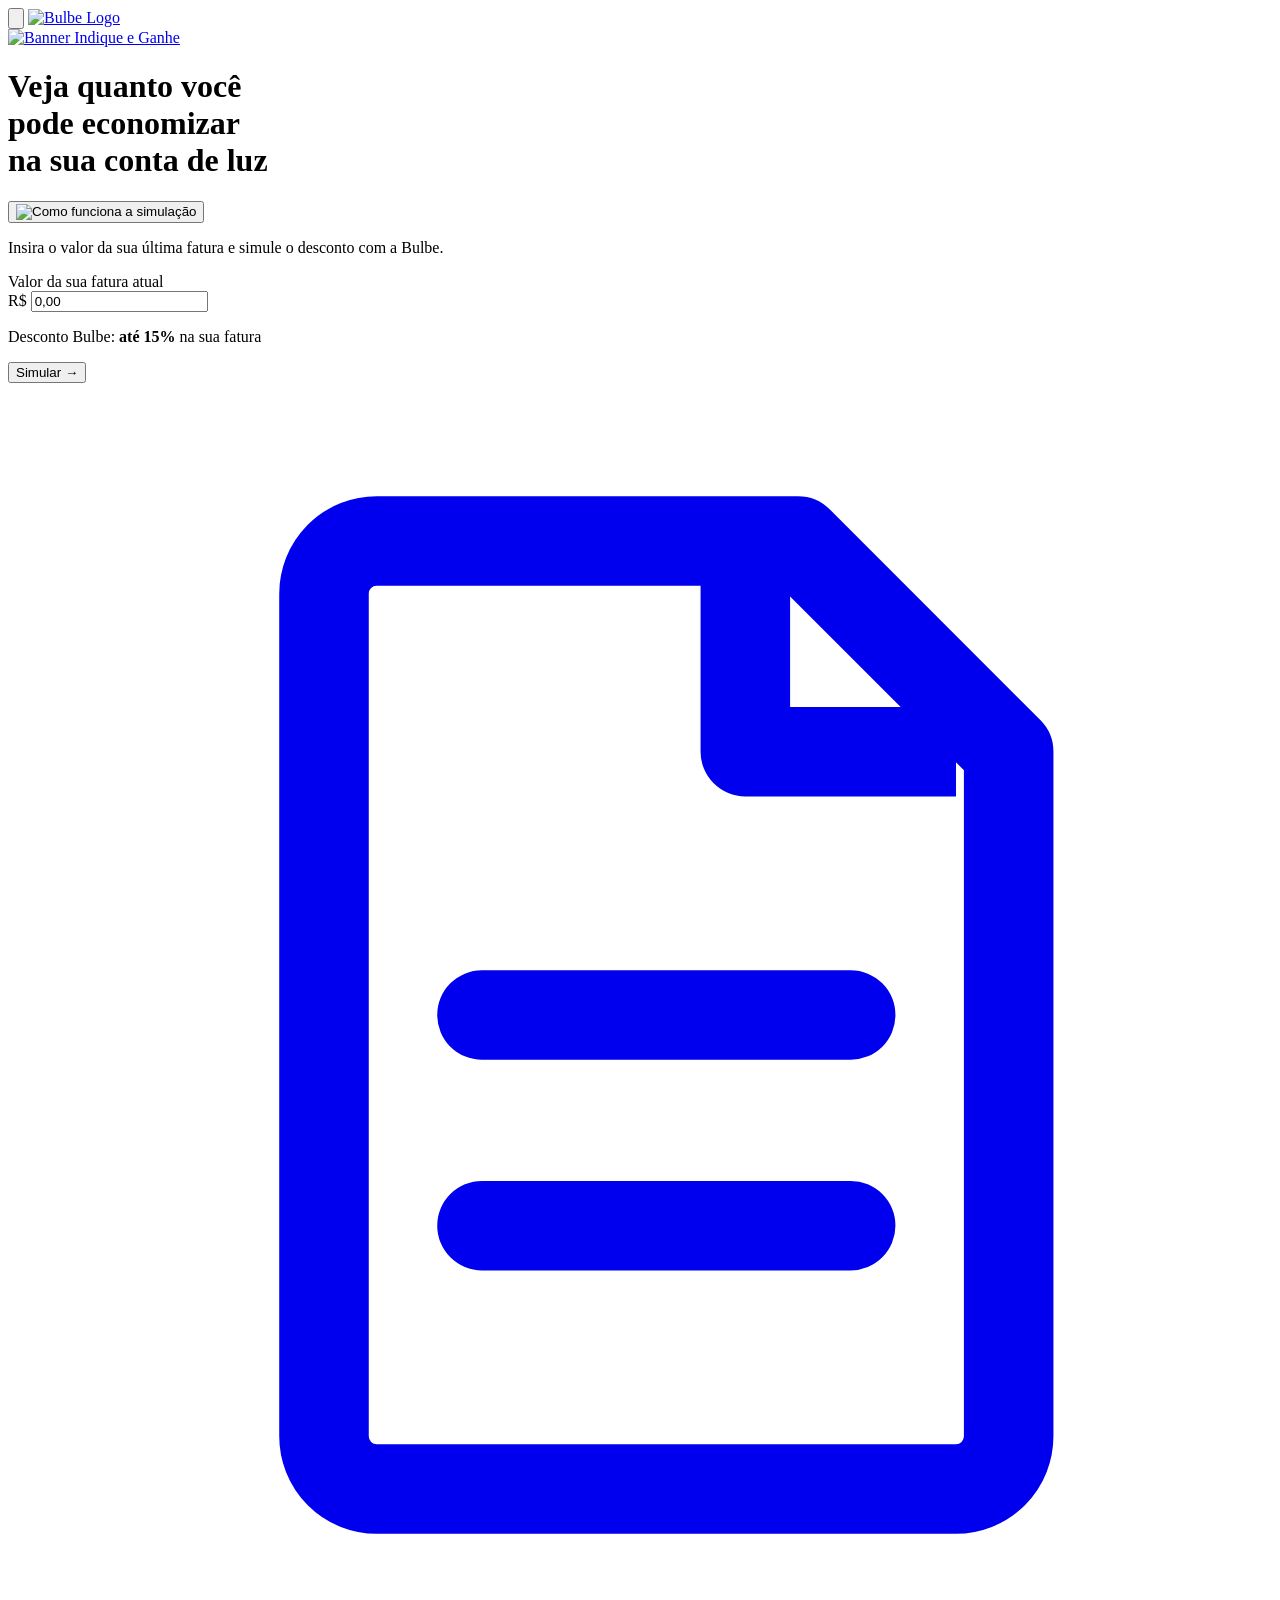
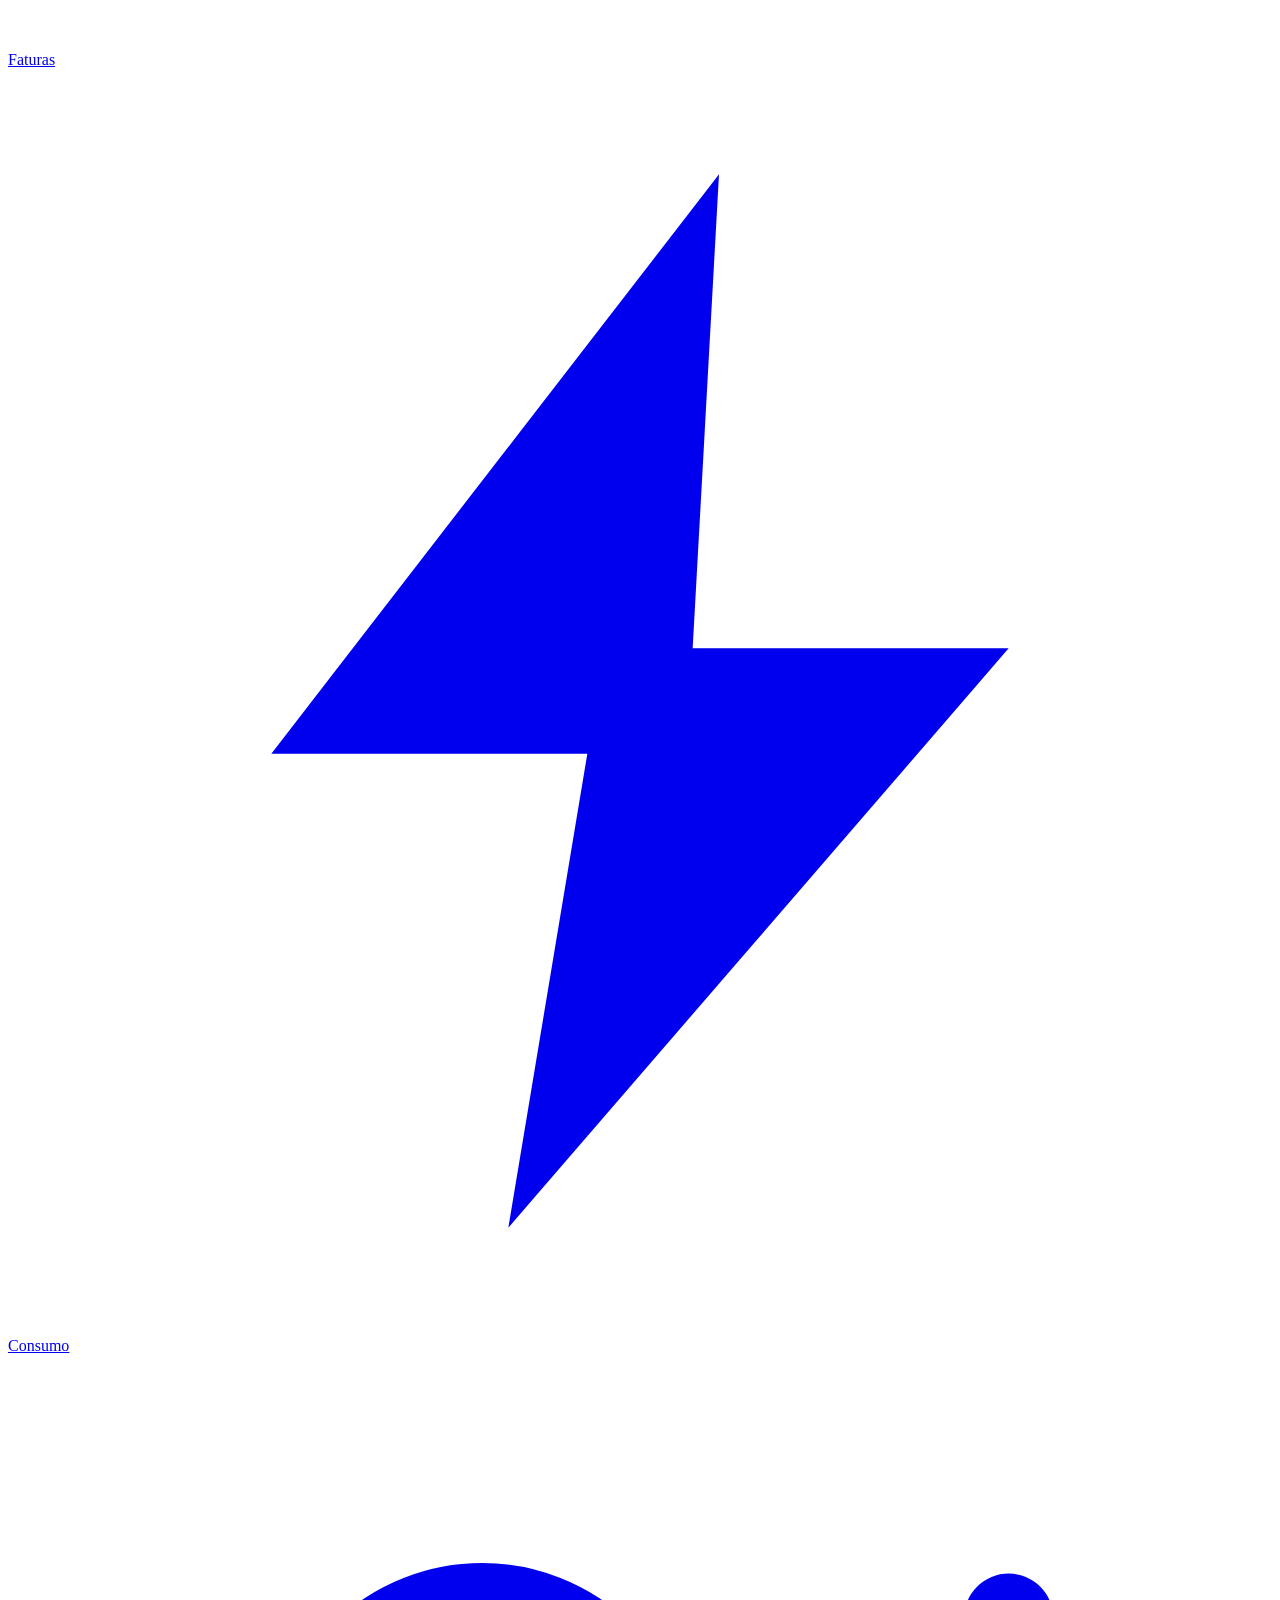
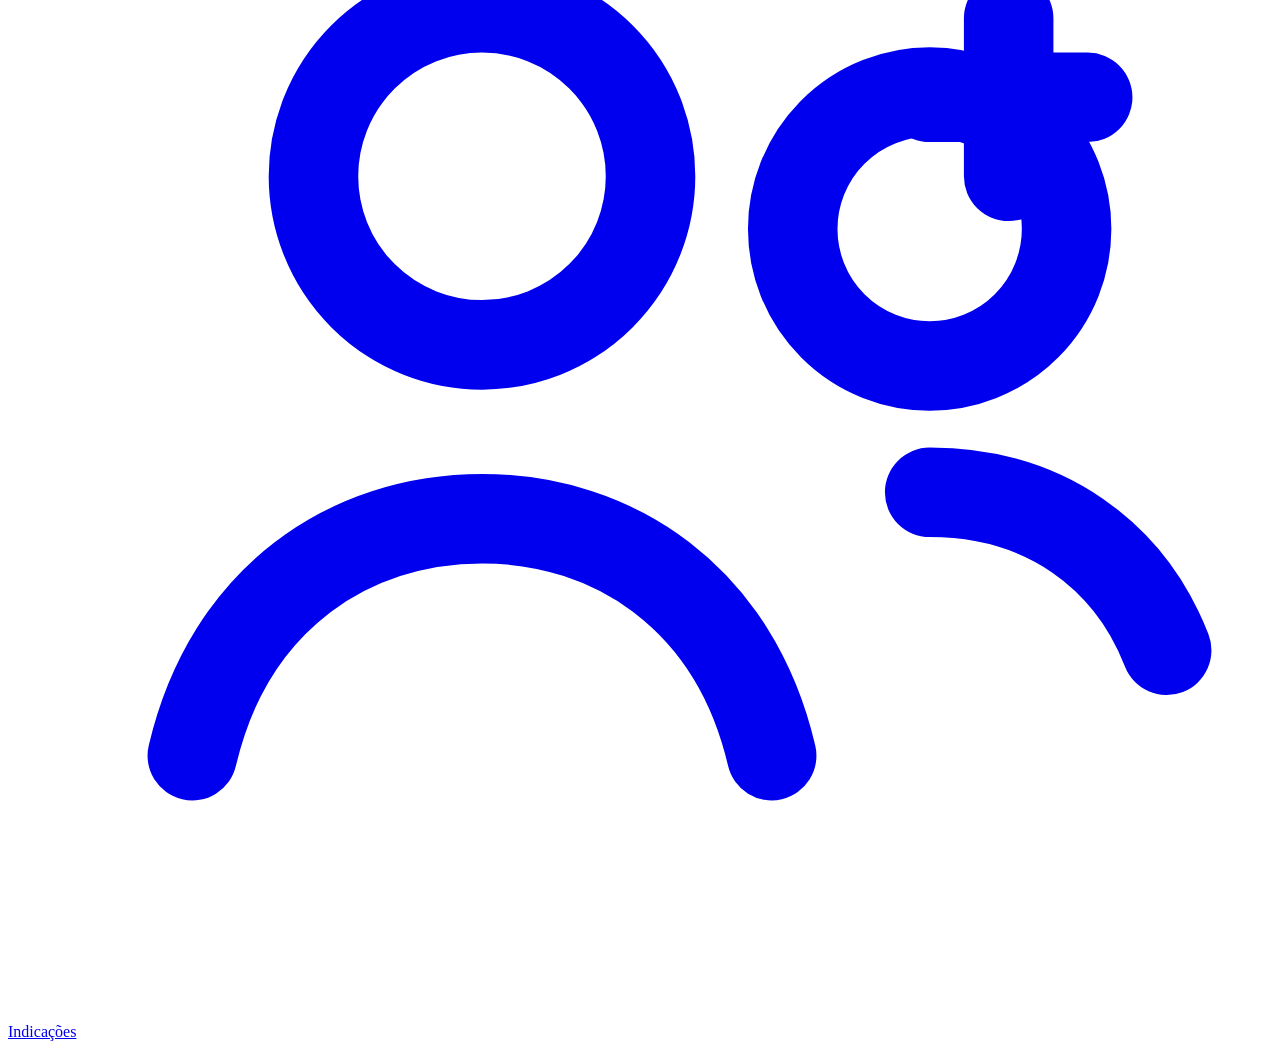
==== src/index.html @ be75d1a6 "feat: adiciona estrutura html com formulario para introduzir valor da conta" ====
<!DOCTYPE html>
<html lang="pt-BR">
<head>
  <meta charset="UTF-8" />
  <meta name="viewport" content="width=device-width, initial-scale=1.0" />
  <title>Bulbe — Simular desconto</title>
  <link rel="preconnect" href="https://fonts.googleapis.com" />
  <link rel="preconnect" href="https://fonts.gstatic.com" crossorigin />
  <link href="https://fonts.googleapis.com/css2?family=Poppins:wght@400;500;600;700;800&display=swap" rel="stylesheet" />
  <link rel="stylesheet" href="styles.css" />
</head>
<body>
  <div class="screen">
    <header class="topbar">
      <button class="icon-btn topbar__menu" aria-label="Abrir menu">
        <svg viewBox="0 0 24 24" fill="none" aria-hidden="true">
          <path d="M3 6h18M3 12h18M3 18h18" stroke="currentColor" stroke-width="2.2" stroke-linecap="round"/>
        </svg>
      </button>
      <a href="index.html" class="topbar__logo" aria-label="Bulbe">
        <img src="../public/logo.png" alt="Bulbe Logo" style="height: 32px;" />
      </a>
    </header>

    <a class="referral" href="#" aria-label="Indique e ganhe R$50 mais prêmios especiais">
      <img src="../public/banner.png" alt="Banner Indique e Ganhe" style="width: 100%; height: auto; display: block;" />
    </a>

    <main class="sheet">
      <div class="sheet__head">
        <h1 class="title">
          Veja quanto você<br />
          pode <span class="title--accent">economizar</span><br />
          na sua conta de luz
        </h1>
        <button class="icon-btn title__help" aria-label="Como funciona a simulação">
          <img src="../public/tooltip.png" alt="Como funciona a simulação" style="width: 26px; height: 26px; object-fit: contain;" />
        </button>
      </div>

      <p class="lead">Insira o valor da sua última fatura e simule o desconto com a Bulbe.</p>

      <form id="simulador" class="card" novalidate>
        <label class="card__label" for="fatura">Valor da sua fatura atual</label>

        <div class="field">
          <span class="field__currency">R$</span>
          <input
            id="fatura"
            name="fatura"
            class="field__input"
            type="text"
            inputmode="decimal"
            autocomplete="off"
            value="0,00"
            aria-describedby="discountHint"
          />
        </div>

        <p id="discountHint" class="discount-pill">
          Desconto Bulbe: <b>até 15%</b> na sua fatura
        </p>
      </form>

      <button form="simulador" type="submit" class="btn btn--primary">
        Simular <span aria-hidden="true">→</span>
      </button>
    </main>

    <nav class="tabbar" aria-label="Navegação principal">
      <a href="#" class="tab">
        <svg class="tab__icon" viewBox="0 0 24 24" fill="none" aria-hidden="true">
          <path d="M7 3h8l4 4v13a1 1 0 0 1-1 1H7a1 1 0 0 1-1-1V4a1 1 0 0 1 1-1z" stroke="currentColor" stroke-width="1.7" stroke-linejoin="round"/>
          <path d="M14 3v4h4" stroke="currentColor" stroke-width="1.7" stroke-linejoin="round"/>
          <path d="M9 12h7M9 16h7" stroke="currentColor" stroke-width="1.7" stroke-linecap="round"/>
        </svg>
        <span>Faturas</span>
      </a>
      <a href="#" class="tab is-active" aria-current="page">
        <svg class="tab__icon" viewBox="0 0 24 24" fill="currentColor" aria-hidden="true">
          <path d="M13.5 2L5 13h6l-1.5 9L19 11h-6l.5-9z"/>
        </svg>
        <span>Consumo</span>
      </a>
      <a href="#" class="tab">
        <svg class="tab__icon" viewBox="0 0 24 24" fill="none" aria-hidden="true">
          <circle cx="9" cy="8" r="3.2" stroke="currentColor" stroke-width="1.7"/>
          <path d="M3.5 19c.7-3 3-4.5 5.5-4.5s4.8 1.5 5.5 4.5" stroke="currentColor" stroke-width="1.7" stroke-linecap="round"/>
          <circle cx="17.5" cy="9" r="2.6" stroke="currentColor" stroke-width="1.7"/>
          <path d="M17.5 14c2.2 0 3.8 1.2 4.5 3M19 5v3M17.5 6.5h3" stroke="currentColor" stroke-width="1.7" stroke-linecap="round"/>
        </svg>
        <span>Indicações</span>
      </a>
    </nav>
  </div>

  <script src="script.js"></script>
</body>
</html>
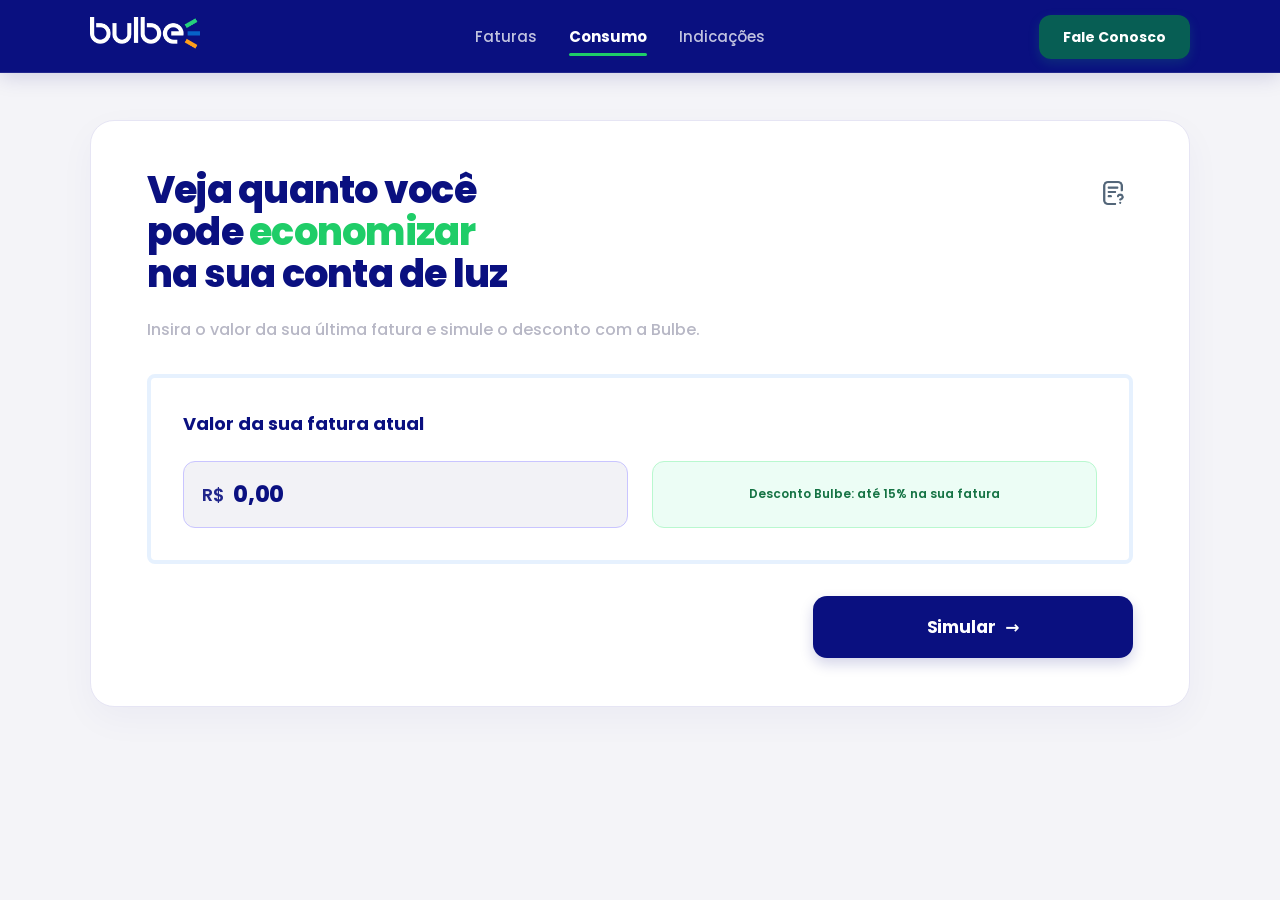
==== commit c7bbafaa: "refactor: moderniza variáveis de estilo para nomes da bulbe, implementa componentes reutilizáveis pe" ====
--- a/src/index.html
+++ b/src/index.html
@@ -1,32 +1,25 @@
 <!DOCTYPE html>
 <html lang="pt-BR">
+
 <head>
   <meta charset="UTF-8" />
   <meta name="viewport" content="width=device-width, initial-scale=1.0" />
   <title>Bulbe — Simular desconto</title>
   <link rel="preconnect" href="https://fonts.googleapis.com" />
   <link rel="preconnect" href="https://fonts.gstatic.com" crossorigin />
-  <link href="https://fonts.googleapis.com/css2?family=Poppins:wght@400;500;600;700;800&display=swap" rel="stylesheet" />
+  <link href="https://fonts.googleapis.com/css2?family=Poppins:wght@400;500;600;700;800&display=swap"
+    rel="stylesheet" />
   <link rel="stylesheet" href="styles.css" />
 </head>
+
 <body>
   <div class="screen">
-    <header class="topbar">
-      <button class="icon-btn topbar__menu" aria-label="Abrir menu">
-        <svg viewBox="0 0 24 24" fill="none" aria-hidden="true">
-          <path d="M3 6h18M3 12h18M3 18h18" stroke="currentColor" stroke-width="2.2" stroke-linecap="round"/>
-        </svg>
-      </button>
-      <a href="index.html" class="topbar__logo" aria-label="Bulbe">
-        <img src="../public/logo.png" alt="Bulbe Logo" style="height: 32px;" />
-      </a>
-    </header>
+    <bulbe-header-desktop active-tab="consumo"></bulbe-header-desktop>
+    <bulbe-header></bulbe-header>
 
-    <a class="referral" href="#" aria-label="Indique e ganhe R$50 mais prêmios especiais">
-      <img src="../public/banner.png" alt="Banner Indique e Ganhe" style="width: 100%; height: auto; display: block;" />
-    </a>
+    <bulbe-banner></bulbe-banner>
 
-    <main class="sheet">
+    <bulbe-sheet>
       <div class="sheet__head">
         <h1 class="title">
           Veja quanto você<br />
@@ -34,66 +27,25 @@
           na sua conta de luz
         </h1>
         <button class="icon-btn title__help" aria-label="Como funciona a simulação">
-          <img src="../public/tooltip.png" alt="Como funciona a simulação" style="width: 26px; height: 26px; object-fit: contain;" />
+          <img src="../public/tooltip.png" alt="Como funciona a simulação"
+            style="width: 26px; height: 26px; object-fit: contain;" />
         </button>
       </div>
 
       <p class="lead">Insira o valor da sua última fatura e simule o desconto com a Bulbe.</p>
 
-      <form id="simulador" class="card" novalidate>
-        <label class="card__label" for="fatura">Valor da sua fatura atual</label>
-
-        <div class="field">
-          <span class="field__currency">R$</span>
-          <input
-            id="fatura"
-            name="fatura"
-            class="field__input"
-            type="text"
-            inputmode="decimal"
-            autocomplete="off"
-            value="0,00"
-            aria-describedby="discountHint"
-          />
-        </div>
-
-        <p id="discountHint" class="discount-pill">
-          Desconto Bulbe: <b>até 15%</b> na sua fatura
-        </p>
-      </form>
+      <bulbe-fatura-card></bulbe-fatura-card>
 
       <button form="simulador" type="submit" class="btn btn--primary">
         Simular <span aria-hidden="true">→</span>
       </button>
-    </main>
+    </bulbe-sheet>
 
-    <nav class="tabbar" aria-label="Navegação principal">
-      <a href="#" class="tab">
-        <svg class="tab__icon" viewBox="0 0 24 24" fill="none" aria-hidden="true">
-          <path d="M7 3h8l4 4v13a1 1 0 0 1-1 1H7a1 1 0 0 1-1-1V4a1 1 0 0 1 1-1z" stroke="currentColor" stroke-width="1.7" stroke-linejoin="round"/>
-          <path d="M14 3v4h4" stroke="currentColor" stroke-width="1.7" stroke-linejoin="round"/>
-          <path d="M9 12h7M9 16h7" stroke="currentColor" stroke-width="1.7" stroke-linecap="round"/>
-        </svg>
-        <span>Faturas</span>
-      </a>
-      <a href="#" class="tab is-active" aria-current="page">
-        <svg class="tab__icon" viewBox="0 0 24 24" fill="currentColor" aria-hidden="true">
-          <path d="M13.5 2L5 13h6l-1.5 9L19 11h-6l.5-9z"/>
-        </svg>
-        <span>Consumo</span>
-      </a>
-      <a href="#" class="tab">
-        <svg class="tab__icon" viewBox="0 0 24 24" fill="none" aria-hidden="true">
-          <circle cx="9" cy="8" r="3.2" stroke="currentColor" stroke-width="1.7"/>
-          <path d="M3.5 19c.7-3 3-4.5 5.5-4.5s4.8 1.5 5.5 4.5" stroke="currentColor" stroke-width="1.7" stroke-linecap="round"/>
-          <circle cx="17.5" cy="9" r="2.6" stroke="currentColor" stroke-width="1.7"/>
-          <path d="M17.5 14c2.2 0 3.8 1.2 4.5 3M19 5v3M17.5 6.5h3" stroke="currentColor" stroke-width="1.7" stroke-linecap="round"/>
-        </svg>
-        <span>Indicações</span>
-      </a>
-    </nav>
+    <bulbe-footer active-tab="consumo"></bulbe-footer>
   </div>
 
+  <script src="components.js"></script>
   <script src="script.js"></script>
 </body>
-</html>
+
+</html>
--- a/src/styles.css
+++ b/src/styles.css
@@ -0,0 +1,723 @@
+/* ==========================================================================
+   DESIGN SYSTEM BULBE — SISTEMA DE ESTILOS E RESPONSIVIDADE
+   Todos os comentários e variáveis estão em português conforme a marca.
+   ========================================================================== */
+
+:root {
+  /* Cores Principais Bulbe */
+  --bulbe-azul: #0A1080;
+  --bulbe-azul-profundo: #060B6E;
+  --bulbe-azul-suave: #1B25A8;
+  --bulbe-verde: #1FCD68;
+  --bulbe-verde-forte: #16A356;
+  --bulbe-verde-fundo: #E6F9ED;
+  --bulbe-verde-profundo: #075E54;
+  
+  /* Cores de Destaque para os Cards de Métrica (Fidelidade ao Modelo) */
+  --bulbe-destaque-borda: #B9F8CF;
+  --bulbe-destaque-fundo: #ECFDF5;
+  --bulbe-destaque-texto: #157344;
+  
+  /* Cores Secundárias e Auxiliares */
+  --bulbe-laranja-primario: #F1881A;
+  --bulbe-laranja-secundario: #F5A93C;
+  --bulbe-laranja-tag: #E07A14;
+  --bulbe-fundo: #F4F4F8;
+  --bulbe-fundo-campo: #F2F2F6;
+  --bulbe-borda-suave: #C9C5FF;
+  --bulbe-borda-cartao: #E6E5F4;
+  --bulbe-texto: #0A1080;
+  --bulbe-texto-suave: #B7B7C5;
+  --bulbe-texto-tag: #2BB76A;
+  --bulbe-vermelho-fundo: #FFD6D2;
+  --bulbe-vermelho-borda: #FBC2BC;
+  --bulbe-vermelho: #C73C2D;
+  --bulbe-azul-claro-fundo: #DDE5FF;
+  --bulbe-azul-claro-borda: #C8D2FB;
+  --bulbe-aba-inativa: #C5C5D1;
+  --bulbe-texto-fantasma: #536679;
+  
+  /* Borda Customizada solicitada para o Card de Fatura Atual */
+  --bulbe-fatura-card-borda: #E6F1FE;
+}
+
+/* Reset Geral e Tipografia */
+* {
+  box-sizing: border-box;
+}
+
+html,
+body {
+  margin: 0;
+  padding: 0;
+  font-family: 'Poppins', system-ui, -apple-system, 'Segoe UI', sans-serif;
+  color: var(--bulbe-texto);
+  background: var(--bulbe-azul);
+  -webkit-font-smoothing: antialiased;
+}
+
+body {
+  display: flex;
+  justify-content: center;
+  min-height: 100vh;
+}
+
+a {
+  color: inherit;
+  text-decoration: none;
+}
+
+button {
+  font-family: inherit;
+  cursor: pointer;
+}
+
+/* ==========================================================================
+   CONFIGURAÇÃO DE BLOCOS DE ELEMENTOS CUSTOMIZADOS (PREVINE COLAPSO DE LAYOUT)
+   ========================================================================== */
+bulbe-header,
+bulbe-banner,
+bulbe-footer,
+bulbe-sheet,
+bulbe-fatura-card,
+bulbe-metric-card {
+  display: block;
+  width: 100%;
+}
+
+bulbe-header-desktop {
+  display: none; /* Oculto no mobile por padrão */
+}
+
+/* Contêiner da Tela Principal (Mobile First) */
+.screen {
+  width: 100%;
+  max-width: 480px;
+  background: var(--bulbe-azul);
+  display: flex;
+  flex-direction: column;
+  height: 100vh;
+  height: 100dvh;
+  overflow: hidden;
+  position: relative;
+}
+
+/* ---------- Barra Superior Mobile (Topbar) ---------- */
+.topbar {
+  display: grid;
+  grid-template-columns: 44px 1fr 44px;
+  align-items: center;
+  padding: 18px 16px 14px;
+  color: #fff;
+}
+
+.icon-btn {
+  width: 40px;
+  height: 40px;
+  border: 0;
+  background: transparent;
+  color: inherit;
+  display: inline-flex;
+  align-items: center;
+  justify-content: center;
+  border-radius: 10px;
+}
+
+.icon-btn svg {
+  width: 26px;
+  height: 26px;
+}
+
+/* ---------- Área de Conteúdo Principal (Folha / Sheet) ---------- */
+bulbe-sheet {
+  background: #fff;
+  border-radius: 24px 24px 0 0;
+  margin-top: 18px;
+  padding: 28px 22px 100px; /* Espaço para o rodapé fixo */
+  flex: 1;
+  display: flex;
+  flex-direction: column;
+  overflow-y: auto; /* Apenas o conteúdo rola */
+}
+
+.sheet--result {
+  padding-top: 22px;
+  gap: 20px;
+}
+
+.sheet__head {
+  display: flex;
+  align-items: flex-start;
+  justify-content: space-between;
+  gap: 12px;
+  margin-bottom: 36px;
+}
+
+.title {
+  font-size: 30px;
+  line-height: 1.1;
+  font-weight: 800;
+  letter-spacing: -0.02em;
+  color: var(--bulbe-texto);
+  margin: 0;
+}
+
+.title--compact {
+  font-size: 28px;
+  margin-bottom: 4px;
+}
+
+.title--accent {
+  color: var(--bulbe-verde);
+}
+
+.title__help {
+  color: var(--bulbe-texto);
+  flex-shrink: 0;
+  margin-top: 4px;
+}
+
+.lead {
+  color: var(--bulbe-texto-suave);
+  font-size: 15px;
+  line-height: 1.45;
+  margin: 0 0 18px;
+  font-weight: 500;
+}
+
+/* ---------- Cartão do Simulador (Valor da Fatura Atual) ---------- */
+.card {
+  border: 4px solid var(--bulbe-fatura-card-borda); /* Bordas azuis de 4px conforme solicitado */
+  border-radius: 8px; /* Raio de canto arredondado de 8px conforme solicitado */
+  padding: 20px 18px;
+  background: #fff;
+  margin-bottom: 22px;
+}
+
+/* ---------- Dica de Desconto no Card de Simulação ---------- */
+.discount-hint {
+  margin: 0;
+  padding: 16px;
+  background: var(--bulbe-destaque-fundo);
+  border: 1px solid var(--bulbe-destaque-borda);
+  border-radius: 12px;
+  font-family: 'Poppins', system-ui, -apple-system, sans-serif;
+  font-size: 12px;
+  font-weight: 600;
+  color: var(--bulbe-destaque-texto);
+  text-align: center;
+  line-height: 1.4;
+}
+
+.card__label {
+  display: block;
+  font-weight: 700;
+  font-size: 16px;
+  color: var(--bulbe-texto);
+  margin-bottom: 14px;
+}
+
+.field {
+  position: relative;
+  display: flex;
+  align-items: center;
+  background: var(--bulbe-fundo-campo);
+  border: 1.5px solid var(--bulbe-borda-suave);
+  border-radius: 12px;
+  padding: 16px 18px;
+  gap: 8px;
+  margin-bottom: 14px;
+  transition: border-color 0.15s ease;
+}
+
+.field:focus-within {
+  border-color: var(--bulbe-azul);
+}
+
+.field__currency {
+  font-weight: 600;
+  font-size: 18px;
+  color: var(--bulbe-texto);
+  opacity: 0.9;
+}
+
+.field__input {
+  flex: 1;
+  border: 0;
+  background: transparent;
+  font-family: inherit;
+  font-size: 22px;
+  font-weight: 800;
+  color: var(--bulbe-texto);
+  outline: none;
+  letter-spacing: -0.01em;
+  padding: 0;
+  width: 100%;
+}
+
+.field__input::placeholder {
+  color: var(--bulbe-texto);
+  opacity: 0.4;
+}
+
+/* ---------- Componente Reutilizável de Card de Métrica ---------- */
+bulbe-metric-card {
+  background: var(--bulbe-destaque-fundo);
+  border: 1px solid var(--bulbe-destaque-borda);
+  border-radius: 16px;
+  padding: 24px 20px;
+  text-align: center;
+  color: var(--bulbe-destaque-texto);
+  font-family: 'Poppins', system-ui, -apple-system, sans-serif;
+  margin-bottom: 22px;
+}
+
+.metric-card__container {
+  display: flex;
+  flex-direction: column;
+  gap: 8px;
+  align-items: center;
+  justify-content: center;
+}
+
+.metric-card__label {
+  margin: 0;
+  font-size: 13px;
+  font-weight: 600;
+  color: var(--bulbe-destaque-texto);
+  line-height: 1.3;
+}
+
+.metric-card__value {
+  margin: 0;
+  font-size: 32px;
+  font-weight: 800;
+  letter-spacing: -0.02em;
+  color: var(--bulbe-destaque-texto);
+  line-height: 1.1;
+}
+
+.metric-card__sub {
+  margin: 0;
+  font-size: 13px;
+  font-weight: 600;
+  opacity: 0.9;
+  color: var(--bulbe-destaque-texto);
+  line-height: 1.3;
+}
+
+/* ---------- Botões Principais ---------- */
+.btn {
+  width: 100%;
+  border: 0;
+  border-radius: 14px;
+  padding: 18px 22px;
+  font-size: 17px;
+  font-weight: 700;
+  letter-spacing: -0.01em;
+  display: inline-flex;
+  align-items: center;
+  justify-content: center;
+  gap: 10px;
+  text-align: center;
+  transition: transform 0.05s ease, box-shadow 0.15s ease, background 0.15s ease;
+}
+
+.btn:active {
+  transform: translateY(1px);
+}
+
+.btn--primary {
+  background: var(--bulbe-azul);
+  color: #fff;
+  box-shadow: 0 6px 14px rgba(10, 16, 128, 0.18);
+}
+
+.btn--primary:hover {
+  background: var(--bulbe-azul-profundo);
+}
+
+.btn--success {
+  background: var(--bulbe-verde-profundo);
+  color: #fff;
+  margin-top: 4px;
+}
+
+.btn--success:hover {
+  filter: brightness(1.05);
+}
+
+.btn--ghost {
+  background: #fff;
+  color: var(--bulbe-texto-fantasma);
+  border: 1.5px solid var(--bulbe-borda-cartao);
+  margin-top: 2px;
+}
+
+.txt--ghost {
+  color: var(--bulbe-texto-fantasma);
+}
+
+.btn--ghost:hover {
+  background: #F8F8FB;
+}
+
+.section-title {
+  margin: 6px 0 -2px;
+  font-size: 16px;
+  font-weight: 700;
+  color: var(--bulbe-texto);
+}
+
+/* ---------- Layout de Comparação Mensal (Cards de Resultado) ---------- */
+.compare {
+  display: grid;
+  grid-template-columns: 1fr auto 1fr;
+  align-items: center;
+  gap: 8px;
+}
+
+.compare__card {
+  border-radius: 14px;
+  padding: 14px 14px 16px;
+  display: flex;
+  flex-direction: column;
+  gap: 4px;
+  min-height: 142px;
+}
+
+.compare__card--bad {
+  background: var(--bulbe-vermelho-fundo);
+  border: 1px solid var(--bulbe-vermelho-borda);
+  color: var(--bulbe-vermelho);
+}
+
+.compare__card--good {
+  background: var(--bulbe-azul-claro-fundo);
+  border: 1px solid var(--bulbe-azul-claro-borda);
+  color: var(--bulbe-texto);
+}
+
+.compare__head {
+  font-size: 15px;
+  font-weight: 800;
+  margin: 0 0 6px;
+  letter-spacing: -0.01em;
+}
+
+.footer-result__container {
+  display: flex;
+  flex-direction: column;
+  gap: 8px;
+}
+
+.compare__sub {
+  margin: 0;
+  font-size: 13px;
+  font-weight: 600;
+  opacity: 0.85;
+}
+
+.compare__value {
+  margin: 2px 0 6px;
+  font-size: 22px;
+  font-weight: 800;
+  letter-spacing: -0.02em;
+}
+
+.compare__tag {
+  margin: auto 0 0;
+  font-size: 12px;
+  font-weight: 700;
+}
+
+.compare__arrow {
+  color: var(--bulbe-verde-forte);
+  display: inline-flex;
+  align-items: center;
+  justify-content: center;
+}
+
+.compare__arrow svg {
+  width: 24px;
+  height: 24px;
+}
+
+/* ---------- Barra de Abas Inferior (Rodapé Mobile) ---------- */
+.tabbar {
+  position: absolute;
+  left: 0;
+  right: 0;
+  bottom: 0;
+  display: grid;
+  grid-template-columns: repeat(3, 1fr);
+  background: #fff;
+  padding: 10px 12px 16px;
+  border-top: 1px solid var(--bulbe-borda-cartao);
+}
+
+.tab {
+  display: flex;
+  flex-direction: column;
+  align-items: center;
+  gap: 4px;
+  padding: 8px 4px;
+  font-size: 13px;
+  font-weight: 600;
+  color: var(--bulbe-aba-inativa);
+  position: relative;
+}
+
+.tab__icon {
+  width: 24px;
+  height: 24px;
+}
+
+.tab.is-active {
+  color: var(--bulbe-azul);
+}
+
+.tab.is-active::before {
+  content: "";
+  position: absolute;
+  top: -10px;
+  left: 28%;
+  right: 28%;
+  height: 2px;
+  background: var(--bulbe-azul);
+  border-radius: 2px;
+}
+
+/* Telas Pequenas */
+@media (max-width: 360px) {
+  .title {
+    font-size: 26px;
+  }
+
+  .compare__value {
+    font-size: 20px;
+  }
+
+  .referral__msg {
+    font-size: 13px;
+  }
+}
+
+/* ==========================================================================
+   SUPORTE DE RESPONSIVIDADE COMPLETO PARA DESKTOP E TELAS MAIS LARGAS
+   ========================================================================== */
+@media (min-width: 768px) {
+  /* Configuração do fundo e centralização do contêiner */
+  html,
+  body {
+    background: var(--bulbe-fundo);
+  }
+
+  body {
+    align-items: flex-start;
+  }
+
+  /* Oculta os cabeçalhos/rodapés mobile, o banner e exibe o Desktop */
+  bulbe-header,
+  bulbe-banner,
+  bulbe-footer {
+    display: none !important;
+  }
+
+  bulbe-header-desktop {
+    display: block;
+    width: 100%;
+    position: fixed;
+    top: 0;
+    left: 0;
+    right: 0;
+    z-index: 1000;
+  }
+
+  /* Cabeçalho Desktop Premium */
+  .topbar-desktop {
+    background: var(--bulbe-azul);
+    box-shadow: 0 4px 20px rgba(6, 11, 110, 0.15);
+    border-bottom: 1px solid rgba(255, 255, 255, 0.1);
+    width: 100%;
+  }
+
+  .topbar-desktop__container {
+    max-width: 1100px;
+    width: 90%;
+    margin: 0 auto;
+    height: 72px;
+    display: flex;
+    justify-content: space-between;
+    align-items: center;
+  }
+
+  .topbar-desktop__nav {
+    display: flex;
+    align-items: center;
+    gap: 32px;
+  }
+
+  .topbar-desktop__link {
+    color: rgba(255, 255, 255, 0.75);
+    font-size: 15px;
+    font-weight: 500;
+    padding: 8px 0;
+    position: relative;
+    transition: color 0.2s ease;
+  }
+
+  .topbar-desktop__link:hover {
+    color: #fff;
+  }
+
+  .topbar-desktop__link.is-active {
+    color: #fff;
+    font-weight: 700;
+  }
+
+  .topbar-desktop__link.is-active::after {
+    content: "";
+    position: absolute;
+    bottom: 0;
+    left: 0;
+    right: 0;
+    height: 3px;
+    background: var(--bulbe-verde);
+    border-radius: 3px;
+  }
+
+  .btn-desktop-cta {
+    background: var(--bulbe-verde-profundo);
+    color: #fff;
+    font-size: 14px;
+    font-weight: 700;
+    padding: 12px 24px;
+    border-radius: 12px;
+    transition: background 0.2s ease, transform 0.1s ease;
+    box-shadow: 0 4px 12px rgba(31, 205, 104, 0.15);
+  }
+
+  .btn-desktop-cta:hover {
+    background: var(--bulbe-verde-forte);
+    transform: translateY(-1px);
+  }
+
+  .btn-desktop-cta:active {
+    transform: translateY(1px);
+  }
+
+  /* Expansão e centralização do painel no desktop */
+  .screen {
+    max-width: none;
+    width: 100%;
+    height: auto;
+    min-height: 100vh;
+    overflow: visible;
+    padding-top: 72px; /* Altura do cabeçalho desktop fixo */
+    background: var(--bulbe-fundo);
+    display: flex;
+    align-items: center;
+    justify-content: flex-start;
+  }
+
+  bulbe-sheet {
+    max-width: 1100px;
+    width: 90%;
+    margin: 48px auto;
+    border-radius: 24px;
+    box-shadow: 0 12px 36px rgba(10, 16, 128, 0.04);
+    border: 1px solid var(--bulbe-borda-cartao);
+    padding: 48px 56px;
+    flex: none;
+    overflow: visible;
+  }
+
+  .sheet__head {
+    margin-bottom: 24px;
+  }
+
+  .title {
+    font-size: 38px;
+  }
+
+  .lead {
+    font-size: 16px;
+    margin-bottom: 32px;
+  }
+
+  /* Grid do Formulário do Simulador no Desktop (Input à esquerda, Destaque à direita) */
+  #simulador.card {
+    display: grid;
+    grid-template-columns: 1fr 1fr;
+    gap: 24px;
+    padding: 32px;
+    align-items: center;
+    margin-bottom: 32px;
+  }
+
+  .card__label {
+    grid-column: 1 / -1;
+    margin-bottom: 0;
+    font-size: 18px;
+  }
+
+  .field {
+    margin-bottom: 0;
+  }
+
+  bulbe-metric-card {
+    padding: 24px;
+    margin-bottom: 0;
+  }
+
+  .discount-hint {
+    height: 100%;
+    display: flex;
+    align-items: center;
+    justify-content: center;
+    margin: 0;
+  }
+
+  .btn--primary {
+    max-width: 320px;
+    margin-left: auto;
+  }
+
+  /* Grid da Página de Resultados no Desktop */
+  .sheet--result {
+    gap: 32px;
+  }
+
+  .sheet--result .title--compact {
+    font-size: 34px;
+    margin-bottom: 8px;
+  }
+
+  .compare {
+    grid-template-columns: 1fr 60px 1fr;
+    gap: 20px;
+  }
+
+  .compare__card {
+    padding: 20px;
+    min-height: 160px;
+  }
+
+  .compare__value {
+    font-size: 26px;
+  }
+
+  .footer-result__container {
+    flex-direction: row;
+    justify-content: flex-end;
+    gap: 16px;
+    margin-top: 16px;
+  }
+
+  .footer-result__container .btn {
+    width: auto;
+    min-width: 220px;
+    margin: 0;
+  }
+}
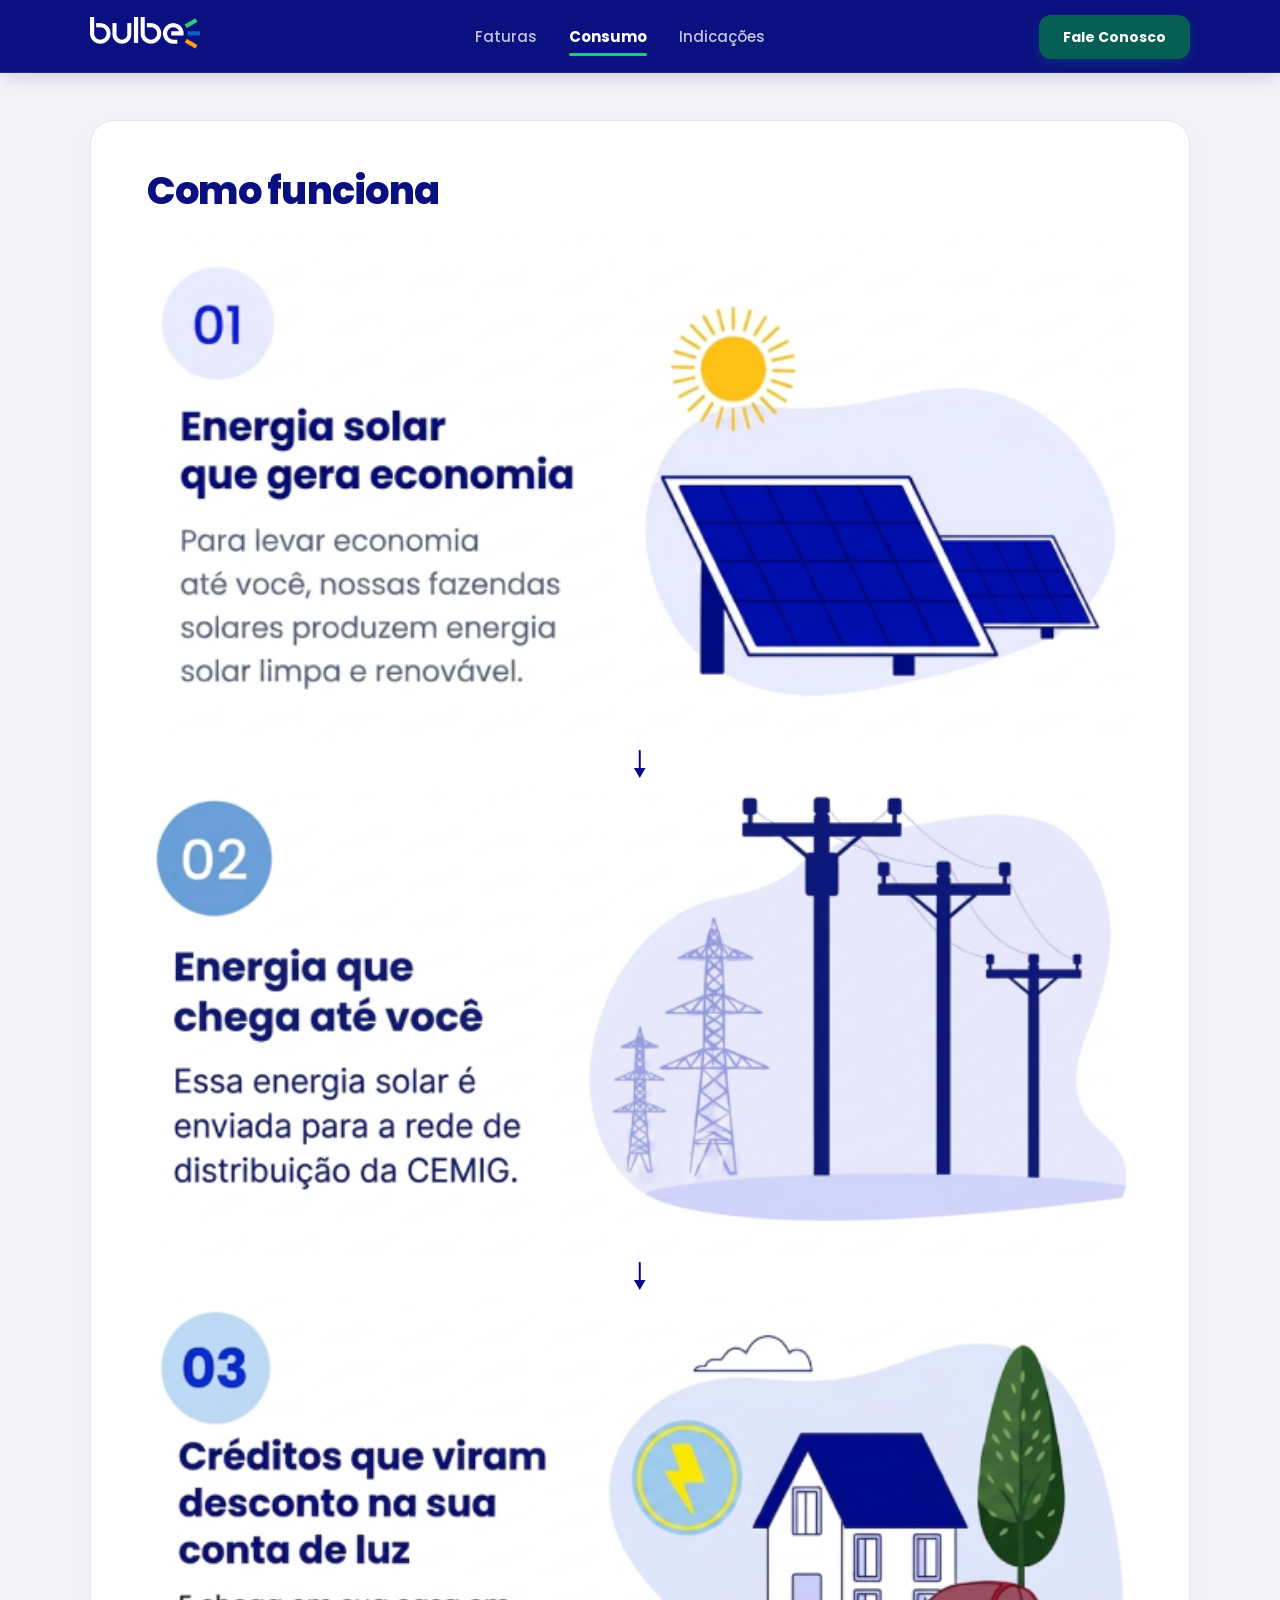
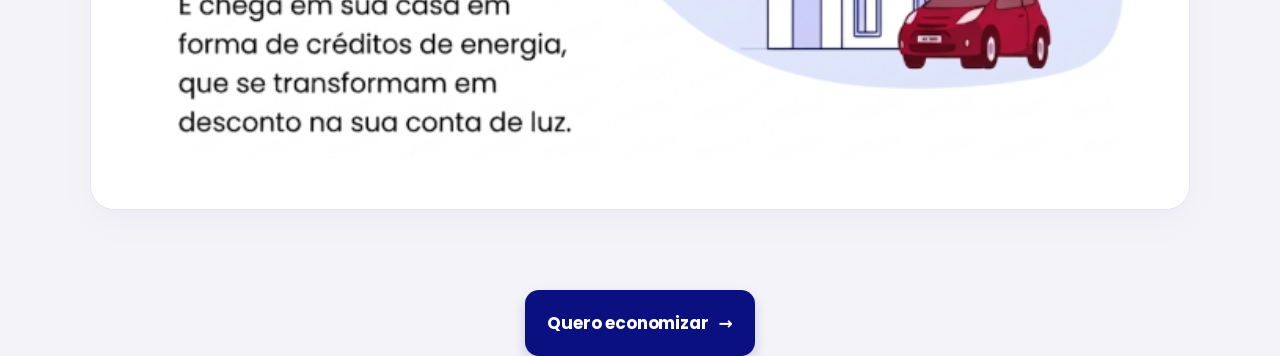
==== commit 15b179a7: "feat: cria tela inicial com seção como funciona" ====
--- a/src/index.html
+++ b/src/index.html
@@ -4,7 +4,7 @@
 <head>
   <meta charset="UTF-8" />
   <meta name="viewport" content="width=device-width, initial-scale=1.0" />
-  <title>Bulbe — Simular desconto</title>
+  <title>Bulbe — Como funciona</title>
   <link rel="preconnect" href="https://fonts.googleapis.com" />
   <link rel="preconnect" href="https://fonts.gstatic.com" crossorigin />
   <link href="https://fonts.googleapis.com/css2?family=Poppins:wght@400;500;600;700;800&display=swap"
@@ -20,32 +20,43 @@
     <bulbe-banner></bulbe-banner>
 
     <bulbe-sheet>
-      <div class="sheet__head">
-        <h1 class="title">
-          Veja quanto você<br />
-          pode <span class="title--accent">economizar</span><br />
-          na sua conta de luz
-        </h1>
-        <button class="icon-btn title__help" aria-label="Como funciona a simulação">
-          <img src="../public/tooltip.png" alt="Como funciona a simulação"
-            style="width: 26px; height: 26px; object-fit: contain;" />
-        </button>
+      <h1 class="titulo-como-funciona">Como funciona</h1>
+
+      <div class="passos">
+        <img
+          src="../public/como-funciona-1.png"
+          alt="Passo 01: Energia solar que gera economia — nossas fazendas solares produzem energia limpa e renovável."
+          class="passo__imagem"
+        />
+
+        <div class="seta-separador" aria-hidden="true">
+          <img src="../public/seta-baixo.png" alt="" class="seta-separador__icone" />
+        </div>
+
+        <img
+          src="../public/como-funciona-2.png"
+          alt="Passo 02: Energia que chega até você — essa energia solar é enviada para a rede de distribuição da CEMIG."
+          class="passo__imagem"
+        />
+
+        <div class="seta-separador" aria-hidden="true">
+          <img src="../public/seta-baixo.png" alt="" class="seta-separador__icone" />
+        </div>
+
+        <img
+          src="../public/como-funciona-3.png"
+          alt="Passo 03: Créditos que viram desconto na sua conta de luz — chega em forma de créditos de energia que se transformam em desconto."
+          class="passo__imagem"
+        />
       </div>
-
-      <p class="lead">Insira o valor da sua última fatura e simule o desconto com a Bulbe.</p>
-
-      <bulbe-fatura-card></bulbe-fatura-card>
-
-      <button form="simulador" type="submit" class="btn btn--primary">
-        Simular <span aria-hidden="true">→</span>
-      </button>
     </bulbe-sheet>
 
-    <bulbe-footer active-tab="consumo"></bulbe-footer>
+    <a href="simular-desconto.html" class="btn-quero-economizar">
+      Quero economizar <span aria-hidden="true">→</span>
+    </a>
   </div>
 
   <script src="components.js"></script>
-  <script src="script.js"></script>
 </body>
 
-</html>+</html>
--- a/src/styles.css
+++ b/src/styles.css
@@ -378,31 +378,41 @@
 }
 
 .compare__card {
-  border-radius: 14px;
-  padding: 14px 14px 16px;
+  border-radius: 10px;
+  padding: 14px 13px;
   display: flex;
   flex-direction: column;
+  gap: 0;
+  min-height: 141px;
+}
+
+.compare__card--bad {
+  background: rgba(220, 38, 38, 0.1);
+  border: 1px solid #F60505;
+  color: #F60505;
+}
+
+.compare__card--good {
+  background: #EFF5FF;
+  border: 1px solid #BEDBFF;
+  color: #08068D;
+}
+
+.compare__head {
+  display: flex;
+  align-items: center;
   gap: 4px;
-  min-height: 142px;
-}
-
-.compare__card--bad {
-  background: var(--bulbe-vermelho-fundo);
-  border: 1px solid var(--bulbe-vermelho-borda);
-  color: var(--bulbe-vermelho);
-}
-
-.compare__card--good {
-  background: var(--bulbe-azul-claro-fundo);
-  border: 1px solid var(--bulbe-azul-claro-borda);
-  color: var(--bulbe-texto);
-}
-
-.compare__head {
-  font-size: 15px;
-  font-weight: 800;
-  margin: 0 0 6px;
-  letter-spacing: -0.01em;
+  font-size: 12px;
+  font-weight: 600;
+  margin: 0 0 12px;
+  letter-spacing: 0;
+  line-height: 1.5;
+}
+
+.compare__icon {
+  width: 16px;
+  height: 16px;
+  flex-shrink: 0;
 }
 
 .footer-result__container {
@@ -413,22 +423,34 @@
 
 .compare__sub {
   margin: 0;
+  font-size: 11px;
+  font-weight: 400;
+}
+
+.compare__value {
+  display: flex;
+  align-items: baseline;
+  gap: 2px;
+  margin: 2px 0 4px;
+  letter-spacing: -0.02em;
+}
+
+.compare__currency {
   font-size: 13px;
   font-weight: 600;
-  opacity: 0.85;
-}
-
-.compare__value {
-  margin: 2px 0 6px;
+  line-height: 1.2;
+}
+
+.compare__amount {
   font-size: 22px;
   font-weight: 800;
-  letter-spacing: -0.02em;
+  line-height: 1.23;
 }
 
 .compare__tag {
   margin: auto 0 0;
-  font-size: 12px;
-  font-weight: 700;
+  font-size: 11px;
+  font-weight: 600;
 }
 
 .compare__arrow {
@@ -486,6 +508,64 @@
   height: 2px;
   background: var(--bulbe-azul);
   border-radius: 2px;
+}
+
+/* ==========================================================================
+   TELA INICIAL — COMO FUNCIONA
+   ========================================================================== */
+
+.titulo-como-funciona {
+  font-size: 28px;
+  font-weight: 800;
+  letter-spacing: -0.02em;
+  color: var(--bulbe-texto);
+  margin: 0 0 20px;
+  line-height: 1.15;
+}
+
+.passos {
+  display: flex;
+  flex-direction: column;
+  align-items: center;
+}
+
+.passo__imagem {
+  width: 100%;
+  height: auto;
+  display: block;
+}
+
+.seta-separador {
+  display: flex;
+  justify-content: center;
+  padding: 6px 0;
+}
+
+.seta-separador__icone {
+  height: 28px;
+  width: auto;
+}
+
+/* Botão CTA fixo que substitui o tabbar na tela inicial */
+.btn-quero-economizar {
+  position: absolute;
+  bottom: 0;
+  left: 0;
+  right: 0;
+  background: var(--bulbe-azul);
+  color: #fff;
+  font-family: inherit;
+  font-size: 17px;
+  font-weight: 700;
+  letter-spacing: -0.01em;
+  padding: 20px 22px;
+  text-align: center;
+  display: flex;
+  align-items: center;
+  justify-content: center;
+  gap: 10px;
+  text-decoration: none;
+  border: 0;
 }
 
 /* Telas Pequenas */
@@ -704,7 +784,7 @@
     min-height: 160px;
   }
 
-  .compare__value {
+  .compare__amount {
     font-size: 26px;
   }
 
@@ -720,4 +800,17 @@
     min-width: 220px;
     margin: 0;
   }
+
+  /* Tela inicial: como funciona no desktop */
+  .titulo-como-funciona {
+    font-size: 38px;
+  }
+
+  .btn-quero-economizar {
+    position: static;
+    max-width: 320px;
+    margin: 32px auto 0;
+    border-radius: 14px;
+    box-shadow: 0 6px 14px rgba(10, 16, 128, 0.18);
+  }
 }
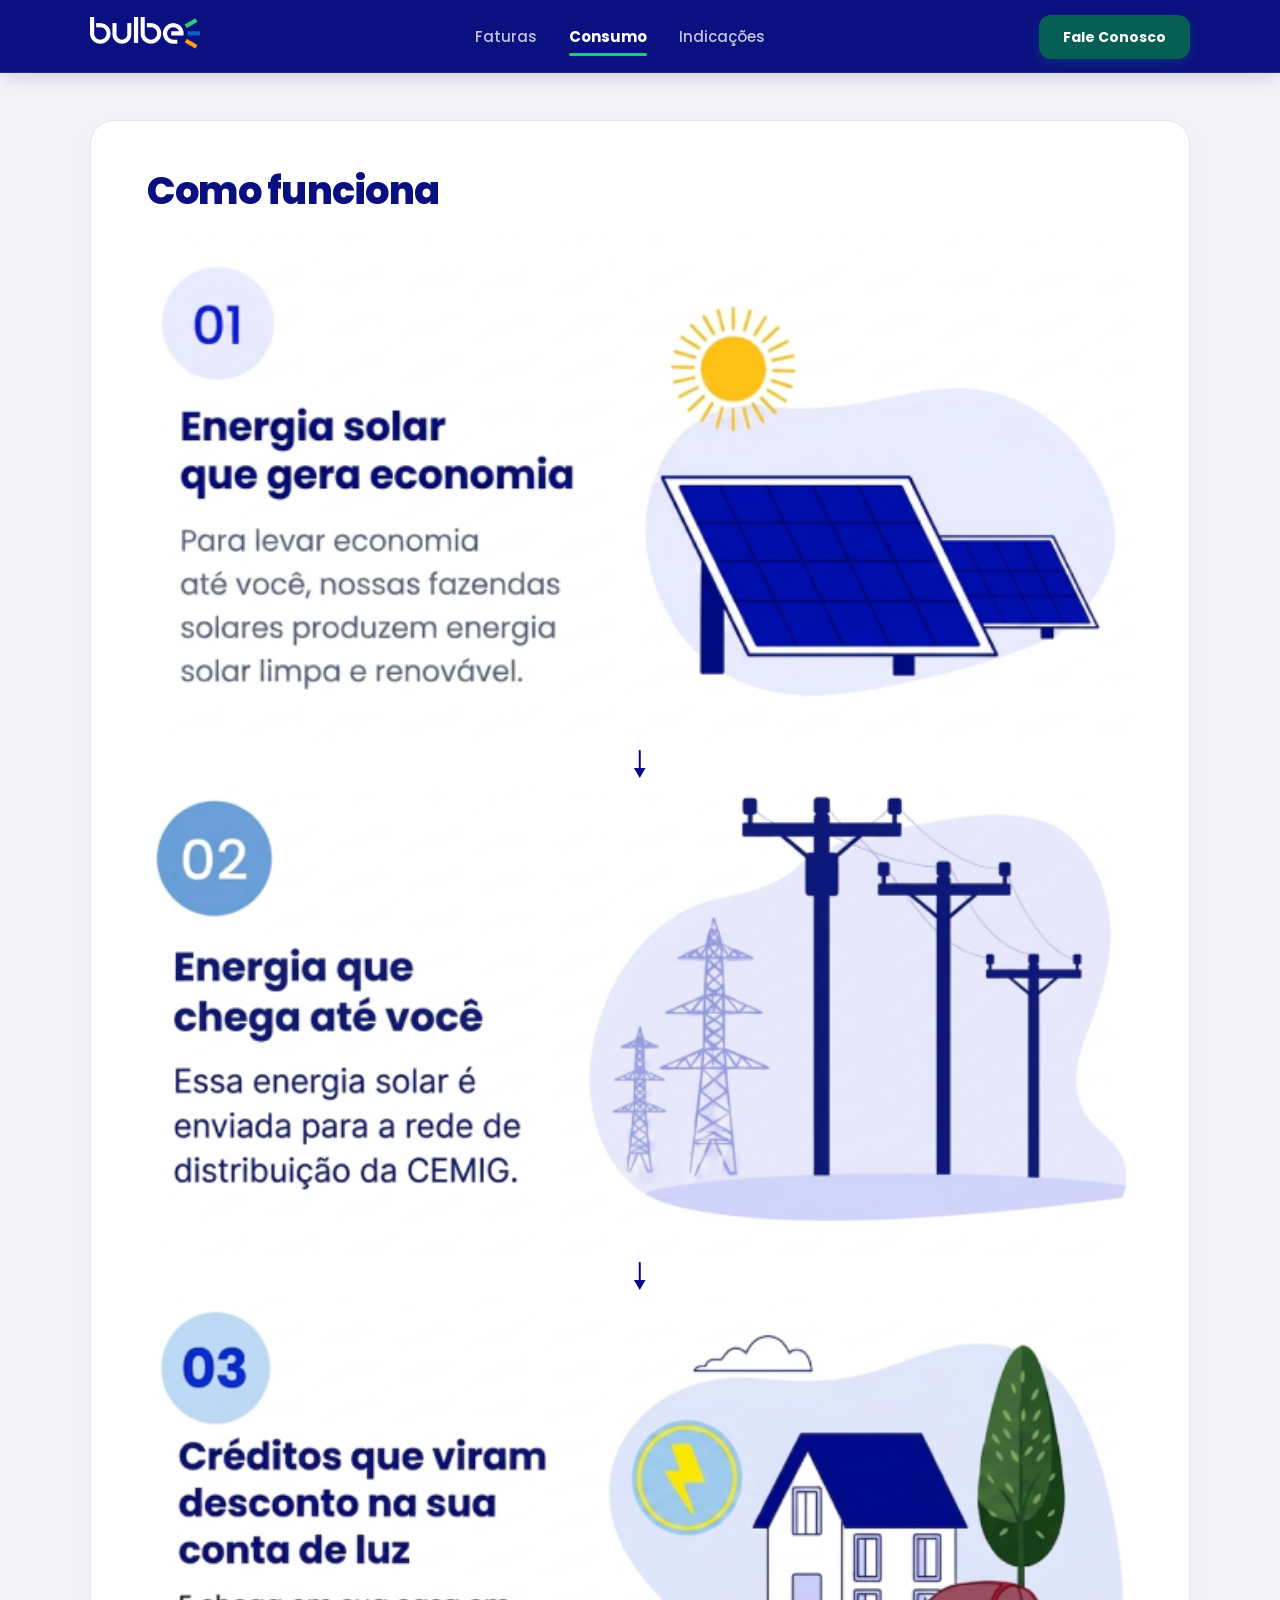
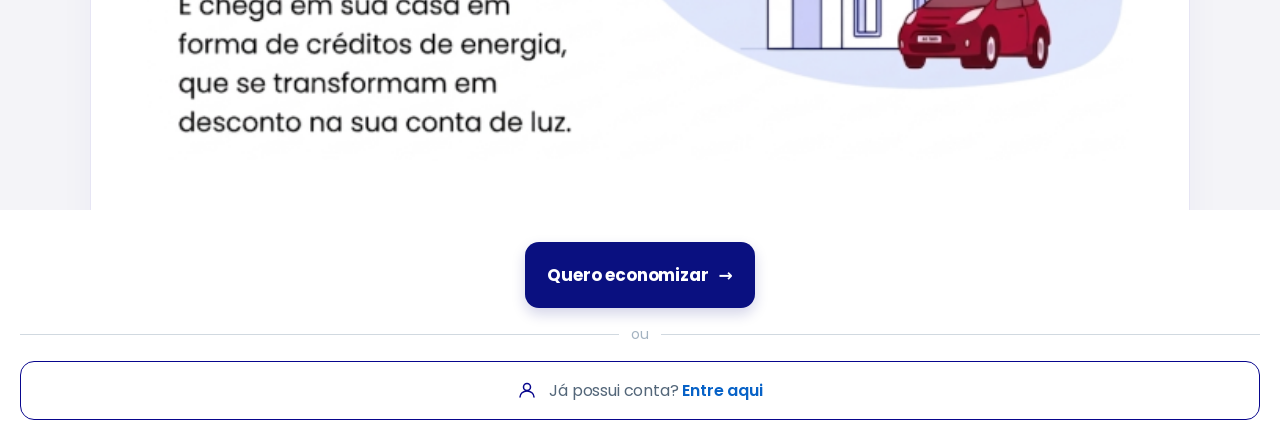
==== commit ce0f5c79: "feat: implementa js da calculadora de economia para area nao logada" ====
--- a/src/index.html
+++ b/src/index.html
@@ -19,44 +19,48 @@
 
     <bulbe-banner></bulbe-banner>
 
-    <bulbe-sheet>
+    <bulbe-sheet style="padding-bottom: 230px;">
       <h1 class="titulo-como-funciona">Como funciona</h1>
 
       <div class="passos">
-        <img
-          src="../public/como-funciona-1.png"
+        <img src="../public/como-funciona-1.png"
           alt="Passo 01: Energia solar que gera economia — nossas fazendas solares produzem energia limpa e renovável."
-          class="passo__imagem"
-        />
+          class="passo__imagem" />
 
         <div class="seta-separador" aria-hidden="true">
           <img src="../public/seta-baixo.png" alt="" class="seta-separador__icone" />
         </div>
 
-        <img
-          src="../public/como-funciona-2.png"
+        <img src="../public/como-funciona-2.png"
           alt="Passo 02: Energia que chega até você — essa energia solar é enviada para a rede de distribuição da CEMIG."
-          class="passo__imagem"
-        />
+          class="passo__imagem" />
 
         <div class="seta-separador" aria-hidden="true">
           <img src="../public/seta-baixo.png" alt="" class="seta-separador__icone" />
         </div>
 
-        <img
-          src="../public/como-funciona-3.png"
+        <img src="../public/como-funciona-3.png"
           alt="Passo 03: Créditos que viram desconto na sua conta de luz — chega em forma de créditos de energia que se transformam em desconto."
-          class="passo__imagem"
-        />
+          class="passo__imagem" />
       </div>
     </bulbe-sheet>
 
-    <a href="simular-desconto.html" class="btn-quero-economizar">
-      Quero economizar <span aria-hidden="true">→</span>
-    </a>
+    <div class="cta-stack">
+      <a href="simular-desconto-nao-logado.html" class="btn-quero-economizar">
+        Quero economizar <span aria-hidden="true">→</span>
+      </a>
+      <div class="cta-divisor">ou</div>
+      <a href="status-pedido.html" class="btn-entrar" id="btn-entrar">
+        <svg width="20" height="20" viewBox="0 0 20 20" fill="none" aria-hidden="true">
+          <circle cx="10" cy="7" r="3.5" stroke="#08068d" stroke-width="1.5" />
+          <path d="M3 17c0-3.314 3.134-6 7-6s7 2.686 7 6" stroke="#08068d" stroke-width="1.5" stroke-linecap="round" />
+        </svg>
+        <span>Já possui conta? <span class="btn-entrar__accent">Entre aqui</span></span>
+      </a>
+    </div>
   </div>
 
   <script src="components.js"></script>
 </body>
 
-</html>
+</html>
--- a/src/styles.css
+++ b/src/styles.css
@@ -10,14 +10,15 @@
   --bulbe-azul-suave: #1B25A8;
   --bulbe-verde: #1FCD68;
   --bulbe-verde-forte: #16A356;
+  --bulbe-amarelo: #FFD400;
   --bulbe-verde-fundo: #E6F9ED;
   --bulbe-verde-profundo: #075E54;
-  
+
   /* Cores de Destaque para os Cards de Métrica (Fidelidade ao Modelo) */
   --bulbe-destaque-borda: #B9F8CF;
   --bulbe-destaque-fundo: #ECFDF5;
   --bulbe-destaque-texto: #157344;
-  
+
   /* Cores Secundárias e Auxiliares */
   --bulbe-laranja-primario: #F1881A;
   --bulbe-laranja-secundario: #F5A93C;
@@ -36,9 +37,26 @@
   --bulbe-azul-claro-borda: #C8D2FB;
   --bulbe-aba-inativa: #C5C5D1;
   --bulbe-texto-fantasma: #536679;
-  
+
   /* Borda Customizada solicitada para o Card de Fatura Atual */
   --bulbe-fatura-card-borda: #E6F1FE;
+
+  /* Tokens oficiais do Figma (telas do app logado: Faturas / Consumo) */
+  --bulbe-au700: #08068D;   /* Azul Universo 700 — primário do app */
+  --bulbe-ac600: #0762C7;   /* Azul Céu 600 */
+  --bulbe-ac700: #054894;   /* Azul Céu 700 — texto pílula "em aberto" */
+  --bulbe-ac50: #E6F1FE;    /* Azul Céu 50 — fundo pílula/borda card */
+  --bulbe-vf500: #26D07C;   /* Verde Flora 500 */
+  --bulbe-vf700: #18814D;   /* Verde Flora 700 — texto pílula "paga" */
+  --bulbe-vf50: #E9FBF2;    /* Verde Flora 50 — fundo pílula "paga" */
+  --bulbe-as500: #FF9E1B;   /* Amarelo Sol 500 — linha de média */
+  --bulbe-c700: #3E4D5B;    /* Cinza C700 — mês/valor */
+  --bulbe-c600: #536679;    /* Cinza C600 — títulos de seção */
+  --bulbe-c200: #C2CCD6;    /* Cinza C200 — aba inativa */
+  --bulbe-c100: #D1D9E0;    /* Cinza C100 — divisores */
+  --bulbe-c300: #A4B3C1;    /* Cinza C300 — aba Economia inativa */
+  --bulbe-dot-inativo: #D0D5DD;
+  --bulbe-verde-banner: #058036;
 }
 
 /* Reset Geral e Tipografia */
@@ -86,7 +104,8 @@
 }
 
 bulbe-header-desktop {
-  display: none; /* Oculto no mobile por padrão */
+  display: none;
+  /* Oculto no mobile por padrão */
 }
 
 /* Contêiner da Tela Principal (Mobile First) */
@@ -109,6 +128,11 @@
   align-items: center;
   padding: 18px 16px 14px;
   color: #fff;
+}
+
+.topbar__logo {
+  justify-self: center;
+  text-align: center;
 }
 
 .icon-btn {
@@ -133,11 +157,13 @@
   background: #fff;
   border-radius: 24px 24px 0 0;
   margin-top: 18px;
-  padding: 28px 22px 100px; /* Espaço para o rodapé fixo */
+  padding: 28px 22px 100px;
+  /* Espaço para o rodapé fixo */
   flex: 1;
   display: flex;
   flex-direction: column;
-  overflow-y: auto; /* Apenas o conteúdo rola */
+  overflow-y: auto;
+  /* Apenas o conteúdo rola */
 }
 
 .sheet--result {
@@ -187,8 +213,10 @@
 
 /* ---------- Cartão do Simulador (Valor da Fatura Atual) ---------- */
 .card {
-  border: 4px solid var(--bulbe-fatura-card-borda); /* Bordas azuis de 4px conforme solicitado */
-  border-radius: 8px; /* Raio de canto arredondado de 8px conforme solicitado */
+  border: 4px solid var(--bulbe-fatura-card-borda);
+  /* Bordas azuis de 4px conforme solicitado */
+  border-radius: 8px;
+  /* Raio de canto arredondado de 8px conforme solicitado */
   padding: 20px 18px;
   background: #fff;
   margin-bottom: 22px;
@@ -568,6 +596,644 @@
   border: 0;
 }
 
+.cta-stack {
+  position: absolute;
+  bottom: 0;
+  left: 0;
+  right: 0;
+  display: flex;
+  flex-direction: column;
+  padding: 0 20px 20px;
+  background: white;
+  gap: 0;
+}
+
+.cta-stack .btn-quero-economizar {
+  position: static;
+  border-radius: 14px;
+}
+
+.cta-divisor {
+  display: flex;
+  align-items: center;
+  gap: 12px;
+  margin: 16px 0;
+  font-family: 'Poppins', sans-serif;
+  font-size: 14px;
+  color: #a4b3c1;
+}
+
+.cta-divisor::before,
+.cta-divisor::after {
+  content: '';
+  flex: 1;
+  height: 1px;
+  background: #d1d9e0;
+}
+
+.btn-entrar {
+  display: flex;
+  align-items: center;
+  justify-content: center;
+  gap: 12px;
+  width: 100%;
+  background: white;
+  border: 1.5px solid #08068d;
+  border-radius: 14px;
+  padding: 16px 22px;
+  font-size: 16px;
+  font-weight: 400;
+  color: #536679;
+  text-decoration: none;
+  font-family: inherit;
+  letter-spacing: -0.01em;
+  transition: background 0.15s ease;
+}
+
+.btn-entrar:hover {
+  background: #f0f2ff;
+}
+
+.btn-entrar__accent {
+  color: #0762c7;
+  font-weight: 600;
+}
+
+.sim-detalhe--oculto {
+  display: none;
+}
+
+/* ─── Resultado: detalhamento do consumo (fluxo logado) ─── */
+.resultado-detalhamento {
+  background: #f8fafc;
+  border: 1px solid #e2e8f0;
+  border-radius: 14px;
+  padding: 16px;
+}
+
+.resultado-detalhamento__titulo {
+  font-size: 13px;
+  font-weight: 600;
+  color: #3e4d5b;
+  margin: 0 0 14px;
+}
+
+/* ─── Sem faturas (empty state) ─── */
+.sem-faturas {
+  display: flex;
+  flex-direction: column;
+  width: 100%;
+}
+
+.sem-faturas__ilustracao {
+  /* quebra o padding lateral e superior do bulbe-sheet (28px top, 22px sides) */
+  width: calc(100% + 44px);
+  margin: -28px -22px 24px;
+  display: block;
+  object-fit: cover;
+}
+
+.sem-faturas__titulo {
+  font-size: 15px;
+  font-weight: 600;
+  color: var(--bulbe-azul);
+  margin-bottom: 10px;
+}
+
+.sem-faturas__descricao {
+  font-size: 13px;
+  font-weight: 400;
+  color: #626266;
+  line-height: 1.6;
+  margin-bottom: 32px;
+}
+
+.sem-faturas__divisor {
+  border: none;
+  border-top: 1px solid #d1d9e0;
+  margin: 10px 0;
+}
+
+/* ==========================================================================
+   TELA STATUS DO PEDIDO
+   ========================================================================== */
+
+.status-titulo {
+  font-size: 26px;
+  font-weight: 700;
+  letter-spacing: -0.01em;
+  color: var(--bulbe-texto);
+  margin: 0;
+  line-height: 1.2;
+  flex: 1;
+}
+
+/* ─── Tooltip overlay: status do pedido ─── */
+.status-tooltip-modal {
+  position: fixed;
+  inset: 0;
+  background: rgba(8, 6, 141, 0.35);
+  display: flex;
+  align-items: flex-end;
+  justify-content: center;
+  z-index: 100;
+  padding: 0 16px 24px;
+}
+
+.status-tooltip-modal[hidden] {
+  display: none;
+}
+
+/* ─── Bulbinho card (partilhado com simulador de economia - Tooltip Bulbinho) ─── */
+.bulbinho-card {
+  background: #fff;
+  border-radius: 20px;
+  padding: 24px 20px 20px;
+  max-width: 440px;
+  width: 100%;
+  position: relative;
+  display: flex;
+  flex-direction: column;
+  gap: 16px;
+  box-shadow: 0 8px 32px rgba(8, 6, 141, 0.18);
+}
+
+.bulbinho-card__fechar {
+  position: absolute;
+  top: 16px;
+  right: 16px;
+  width: 32px;
+  height: 32px;
+  border: 0;
+  background: #f0f2f5;
+  border-radius: 50%;
+  display: flex;
+  align-items: center;
+  justify-content: center;
+  color: #3e4d5b;
+  cursor: pointer;
+}
+
+.bulbinho-card__intro {
+  font-size: 14px;
+  font-weight: 500;
+  color: #0A1080;
+  margin: 0;
+  padding-right: 36px;
+  line-height: 1.5;
+}
+
+.bulbinho-card__etapas {
+  list-style: none;
+  margin: 0;
+  padding: 0;
+  display: flex;
+  flex-direction: column;
+  gap: 12px;
+}
+
+.bulbinho-card__etapas li {
+  font-size: 13px;
+  color: #3e4d5b;
+  line-height: 1.5;
+  padding: 8px 12px;
+  border-left: 3px solid var(--bulbe-verde);
+  background: #f8fafc;
+  border-radius: 0 8px 8px 0;
+}
+
+.bulbinho-card__etapas li strong {
+  color: #0A1080;
+  display: block;
+  margin-bottom: 2px;
+}
+
+.bulbinho-card__prazo {
+  display: flex;
+  align-items: flex-start;
+  gap: 10px;
+  background: #E6F1FE;
+  border-radius: 12px;
+  padding: 12px 14px;
+  font-size: 13px;
+  color: #054894;
+  line-height: 1.5;
+}
+
+.bulbinho-card__prazo svg {
+  flex-shrink: 0;
+  margin-top: 2px;
+}
+
+.bulbinho-card__prazo strong {
+  color: #0A1080;
+}
+
+.status-descricao {
+  font-size: 14px;
+  font-weight: 400;
+  line-height: 1.5;
+  color: var(--bulbe-texto);
+  margin: 0 0 28px;
+}
+
+/* ---------- Progress Tracker ---------- */
+.progress-tracker {
+  margin-bottom: 24px;
+}
+
+.progress-tracker__steps {
+  display: flex;
+  justify-content: space-between;
+  position: relative;
+}
+
+/* Linha conectora passando pelo centro dos ícones */
+.progress-tracker__steps::before {
+  content: '';
+  position: absolute;
+  top: 34px;
+  left: 12.5%;
+  right: 12.5%;
+  height: 1.5px;
+  background-image: repeating-linear-gradient(to right, var(--bulbe-amarelo) 0, var(--bulbe-amarelo) 8px, transparent 8px, transparent 18px);
+  z-index: 0;
+}
+
+.progress-tracker__step {
+  display: flex;
+  flex-direction: column;
+  align-items: center;
+  gap: 6px;
+  flex: 1;
+  position: relative;
+  z-index: 1;
+}
+
+.progress-tracker__icone {
+  width: 68px;
+  height: 68px;
+  object-fit: contain;
+  display: block;
+  background: #fff;
+}
+
+.progress-tracker__badge {
+  width: 19px;
+  height: 19px;
+  border-radius: 50%;
+  background: transparent;
+  border: 1.5px dashed var(--bulbe-azul);
+  color: var(--bulbe-azul);
+  font-size: 12px;
+  font-weight: 700;
+  display: flex;
+  align-items: center;
+  justify-content: center;
+  flex-shrink: 0;
+}
+
+.progress-tracker__step.is-active .progress-tracker__badge {
+  background: var(--bulbe-verde-forte);
+  border: none;
+  color: #fff;
+}
+
+.progress-tracker__label {
+  font-size: 10px;
+  font-weight: 700;
+  text-align: center;
+  color: var(--bulbe-azul);
+  line-height: 1.35;
+}
+
+.progress-tracker__step.is-active .progress-tracker__label {
+  color: var(--bulbe-verde-forte);
+}
+
+/* ---------- Card de Status Atual ---------- */
+.status-card {
+  background: #fff;
+  border-radius: 12px;
+  padding: 14px 16px;
+  margin-bottom: 20px;
+}
+
+.status-card__header {
+  display: flex;
+  align-items: center;
+  gap: 8px;
+  margin-bottom: 8px;
+}
+
+.status-card__icone {
+  width: 16px;
+  height: 16px;
+  flex-shrink: 0;
+}
+
+.status-card__label {
+  font-size: 15px;
+  font-weight: 700;
+  color: #18814D;
+  margin: 0;
+}
+
+.status-card__titulo {
+  font-size: 16px;
+  font-weight: 700;
+  color: var(--bulbe-texto);
+  margin: 0 0 6px;
+  line-height: 1.3;
+}
+
+.status-card__descricao {
+  font-size: 13px;
+  font-weight: 600;
+  color: #626266;
+  margin: 0;
+  line-height: 1.4;
+}
+
+/* ---------- Sino de Notificação no Header ---------- */
+.topbar__notificacao {
+  position: relative;
+}
+
+.topbar__notificacao-badge {
+  position: absolute;
+  top: 6px;
+  right: 6px;
+  width: 8px;
+  height: 8px;
+  border-radius: 50%;
+  background: #E90808;
+  border: 1.5px solid var(--bulbe-azul);
+}
+
+/* ---------- TELA PRÉ-GRÁFICO (Consumo) ---------- */
+.sheet--consumo {
+  padding: 20px 0 100px;
+  /* sem padding lateral — movido para .pre-grafico__corpo */
+}
+
+.pre-grafico__ilustracao {
+  width: 100%;
+  height: auto;
+  display: block;
+  flex-shrink: 0;
+}
+
+.pre-grafico__corpo {
+  display: flex;
+  flex-direction: column;
+  gap: 8px;
+  padding: 24px 22px 0;
+  flex: 1;
+}
+
+.pre-grafico__titulo {
+  margin: 0;
+  font-size: 15px;
+  font-weight: 600;
+  color: var(--bulbe-azul);
+  line-height: 1.4;
+}
+
+.pre-grafico__descricao {
+  margin: 0;
+  font-size: 13px;
+  color: #626266;
+  line-height: 1.6;
+  font-weight: 500;
+}
+
+.pre-grafico__btn {
+  margin-top: 24px;
+  border-radius: 10px;
+  border-color: #a4b3c1;
+  font-size: 16px;
+  padding: 11px 22px;
+  height: 44px;
+}
+
+/* ---------- TELA BENEFÍCIOS ---------- */
+.sheet--beneficios {
+  padding-top: 22px;
+  gap: 20px;
+}
+
+.beneficios__head {
+  display: flex;
+  align-items: flex-start;
+  justify-content: space-between;
+  gap: 8px;
+}
+
+.beneficios__titulo {
+  margin: 0;
+  font-size: 26px;
+  font-weight: 700;
+  color: var(--bulbe-azul);
+  line-height: 1.35;
+}
+
+.beneficios__verde {
+  color: var(--bulbe-verde);
+}
+
+.beneficios__info-btn {
+  background: transparent;
+  border: 0;
+  padding: 2px;
+  cursor: pointer;
+  flex-shrink: 0;
+  margin-top: 4px;
+  line-height: 0;
+}
+
+.beneficios__subtitulo {
+  margin: 0;
+  font-size: 12px;
+  font-weight: 600;
+  color: #626266;
+  line-height: 1.5;
+}
+
+.beneficios__cards {
+  display: flex;
+  flex-direction: column;
+  gap: 20px;
+  flex: 1;
+}
+
+.beneficio-card {
+  display: flex;
+  align-items: center;
+  gap: 8px;
+  padding: 13px;
+  border-radius: 10px;
+  min-height: 70px;
+}
+
+.beneficio-card--connect {
+  background: #edfdf4;
+  border: 1px solid #b9f8cf;
+}
+
+.beneficio-card--movement {
+  background: linear-gradient(to right, #eff6ff, #eef2ff);
+  border: 1px solid #bedbff;
+}
+
+.beneficio-card--experience {
+  background: #fff4e6;
+  border: 1px solid rgba(255, 158, 27, 0.26);
+}
+
+.beneficio-card__icone-wrap {
+  width: 32px;
+  height: 32px;
+  border-radius: 50%;
+  display: flex;
+  align-items: center;
+  justify-content: center;
+  flex-shrink: 0;
+  overflow: hidden;
+}
+
+.beneficio-card__icone-wrap--verde {
+  background: #26d07c;
+}
+
+.beneficio-card__icone-wrap--laranja {
+  background: #ff9e1b;
+}
+
+.beneficio-card__icone {
+  width: 20px;
+  height: 16px;
+  object-fit: contain;
+}
+
+.beneficio-card__icone--full {
+  width: 32px;
+  height: 32px;
+  object-fit: contain;
+}
+
+.beneficio-card__corpo {
+  flex: 1;
+  min-width: 0;
+  display: flex;
+  flex-direction: column;
+  gap: 2px;
+}
+
+.beneficio-card__linha-topo {
+  display: flex;
+  align-items: center;
+  justify-content: space-between;
+  min-height: 20px;
+}
+
+.beneficio-card__nome {
+  font-size: 12px;
+  font-weight: 700;
+  line-height: 1.6;
+}
+
+.beneficio-card__nome--verde {
+  color: #18814d;
+}
+
+.beneficio-card__nome--azul {
+  color: #0762c7;
+}
+
+.beneficio-card__nome--laranja {
+  color: #ff9e1b;
+}
+
+.beneficio-card__cadeado {
+  width: 11px;
+  height: 13px;
+  object-fit: contain;
+}
+
+.beneficio-card__desc {
+  margin: 0;
+  font-size: 7px;
+  color: #a4b3c1;
+  line-height: 1.4;
+}
+
+.beneficio-card__parceiros {
+  display: flex;
+  flex-direction: column;
+  gap: 4px;
+  align-items: flex-end;
+}
+
+.beneficio-card__parceiro {
+  height: 11px;
+  width: 44px;
+  object-fit: contain;
+}
+
+.beneficio-card__parceiro--grande {
+  height: 22px;
+  width: 60px;
+}
+
+/* ---------- TELA PRÉ-FATURA ---------- */
+.sheet--pre-fatura {
+  padding-top: 32px;
+  gap: 16px;
+  align-items: center;
+}
+
+.pre-fatura__ilustracao {
+  width: 190px;
+  height: 190px;
+  object-fit: contain;
+  display: block;
+  flex-shrink: 0;
+}
+
+.pre-fatura__titulo {
+  margin: 0;
+  font-size: 16px;
+  font-weight: 700;
+  color: #08068d;
+  line-height: 1.4;
+  text-align: center;
+}
+
+.pre-fatura__descricao {
+  margin: 0;
+  font-size: 13px;
+  font-weight: 600;
+  color: #626266;
+  line-height: 1.6;
+  text-align: center;
+}
+
+.pre-fatura__acoes {
+  width: 100%;
+  display: flex;
+  flex-direction: column;
+  gap: 12px;
+  margin-top: 8px;
+}
+
+.pre-fatura__divisor {
+  width: 90px;
+  height: 0;
+  border-top: 1px solid #8e8e93;
+  margin: 0 auto;
+}
+
 /* Telas Pequenas */
 @media (max-width: 360px) {
   .title {
@@ -587,6 +1253,7 @@
    SUPORTE DE RESPONSIVIDADE COMPLETO PARA DESKTOP E TELAS MAIS LARGAS
    ========================================================================== */
 @media (min-width: 768px) {
+
   /* Configuração do fundo e centralização do contêiner */
   html,
   body {
@@ -694,7 +1361,8 @@
     height: auto;
     min-height: 100vh;
     overflow: visible;
-    padding-top: 72px; /* Altura do cabeçalho desktop fixo */
+    padding-top: 72px;
+    /* Altura do cabeçalho desktop fixo */
     background: var(--bulbe-fundo);
     display: flex;
     align-items: center;
@@ -813,4 +1481,1236 @@
     border-radius: 14px;
     box-shadow: 0 6px 14px rgba(10, 16, 128, 0.18);
   }
+
+  .sheet--consumo {
+    padding: 48px 0;
+  }
+
+  .pre-grafico__ilustracao {
+    max-width: 480px;
+    margin: 0 auto;
+  }
+
+  .pre-grafico__corpo {
+    padding-left: 56px;
+    padding-right: 56px;
+  }
+
+  .pre-grafico__btn {
+    width: auto;
+    min-width: 240px;
+  }
+
+  /* Pré-fatura desktop */
+  .sheet--pre-fatura {
+    max-width: 540px;
+    align-items: center;
+  }
+
+  .pre-fatura__ilustracao {
+    width: 240px;
+    height: 240px;
+  }
+
+  .pre-fatura__titulo {
+    font-size: 20px;
+  }
+
+  .pre-fatura__acoes {
+    max-width: 360px;
+    width: 100%;
+  }
+
+  .pre-fatura__acoes .btn--primary {
+    max-width: none;
+    margin-left: 0;
+  }
+}
+
+/* ========================================
+   Modal do tooltip (Simular desconto)
+   ======================================== */
+
+/* Desktop - Canto direito */
+.modal-image {
+  position: fixed;
+  top: 50%;
+  right: 0;
+  bottom: 0;
+  transform: translateY(-50%);
+  z-index: 1000;
+  max-width: 25%;
+  max-height: 80%;
+  object-fit: contain;
+  cursor: pointer;
+  animation: slideInRight 0.3s ease;
+  margin: 0;
+  padding: 0;
+  border: none;
+}
+
+/* Mobile - Canto inferior direito (no limite) */
+@media (max-width: 768px) {
+  .modal-image {
+    top: auto;
+    bottom: 0;
+    right: 0;
+    transform: none;
+    max-width: 100%;
+    max-height: 100%;
+    animation: slideInUp 0.3s ease;
+  }
+}
+
+.blur-overlay {
+  position: fixed;
+  top: 0;
+  left: 0;
+  width: 100%;
+  height: 100%;
+  background: rgba(0, 0, 0, 0.3);
+  backdrop-filter: blur(4px);
+  z-index: 999;
+  cursor: pointer;
+}
+
+/* ─── Modal Bulbinho do status do pedido ─── */
+.status-tooltip-card {
+  position: fixed;
+  top: 50%;
+  left: 50%;
+  transform: translate(-50%, -50%);
+  width: calc(100% - 40px);
+  max-width: 400px;
+  background: #fff;
+  border-radius: 20px;
+  z-index: 1000;
+  padding: 24px 20px 20px;
+  box-shadow: 0 8px 32px rgba(8, 6, 141, 0.18);
+  display: flex;
+  flex-direction: column;
+  gap: 16px;
+  animation: fadeIn 0.2s ease;
+}
+
+.status-tooltip-card__fechar {
+  position: absolute;
+  top: 16px;
+  right: 16px;
+  width: 32px;
+  height: 32px;
+  border: 0;
+  background: #f0f2f5;
+  border-radius: 50%;
+  display: flex;
+  align-items: center;
+  justify-content: center;
+  color: #3e4d5b;
+  cursor: pointer;
+}
+
+.status-tooltip-card__bulbinho {
+  width: 100%;
+  display: block;
+  max-height: 140px;
+  object-fit: contain;
+  object-position: center;
+  border-radius: 12px;
+}
+
+.status-tooltip-card__intro {
+  font-size: 14px;
+  font-weight: 500;
+  color: #0A1080;
+  line-height: 1.5;
+  padding-right: 36px;
+  margin: 0;
+}
+
+.status-tooltip-card__etapas {
+  list-style: none;
+  margin: 0;
+  padding: 0;
+  display: flex;
+  flex-direction: column;
+  gap: 12px;
+}
+
+.status-tooltip-card__etapas li {
+  font-size: 13px;
+  color: #3e4d5b;
+  line-height: 1.5;
+  padding: 8px 12px;
+  border-left: 3px solid #1FCD68;
+  background: #f8fafc;
+  border-radius: 0 8px 8px 0;
+}
+
+.status-tooltip-card__etapas li strong {
+  color: #0A1080;
+  display: block;
+  margin-bottom: 2px;
+}
+
+.status-tooltip-card__prazo {
+  display: flex;
+  align-items: flex-start;
+  gap: 10px;
+  background: #E6F1FE;
+  border-radius: 12px;
+  padding: 12px 14px;
+  font-size: 13px;
+  color: #054894;
+  line-height: 1.5;
+}
+
+.status-tooltip-card__prazo svg { flex-shrink: 0; margin-top: 2px; }
+.status-tooltip-card__prazo strong { color: #0A1080; }
+
+/* Animações */
+@keyframes fadeIn {
+  from { opacity: 0; transform: translate(-50%, -48%); }
+  to   { opacity: 1; transform: translate(-50%, -50%); }
+}
+
+@keyframes slideInRight {
+  from {
+    right: -200px;
+    opacity: 0;
+  }
+
+  to {
+    right: 0;
+    opacity: 1;
+  }
+}
+
+@keyframes slideInUp {
+  from {
+    bottom: -100px;
+    opacity: 0;
+  }
+
+  to {
+    bottom: 0;
+    opacity: 1;
+  }
+}
+
+/* ==========================================================================
+   CHROME DO APP LOGADO (Faturas / Consumo)
+   ========================================================================== */
+
+/* Variante do header com sino + avatar */
+.topbar--app {
+  grid-template-columns: 44px 1fr auto;
+}
+
+.topbar__acoes {
+  display: flex;
+  align-items: center;
+  gap: 8px;
+}
+
+.topbar__sino {
+  position: relative;
+  width: 40px;
+  height: 40px;
+  border: 0;
+  background: transparent;
+  color: #fff;
+  display: inline-flex;
+  align-items: center;
+  justify-content: center;
+  border-radius: 12px;
+  cursor: pointer;
+}
+
+.topbar__sino svg {
+  width: 24px;
+  height: 24px;
+}
+
+.topbar__sino-badge {
+  position: absolute;
+  top: 12px;
+  right: 8px;
+  width: 8px;
+  height: 8px;
+  border-radius: 50%;
+  background: #E90808;
+  border: 1.5px solid var(--bulbe-azul);
+}
+
+.topbar__avatar {
+  display: block;
+  width: 32px;
+  height: 32px;
+  border-radius: 50%;
+  border: 2px solid #fff;
+  background: rgba(255,255,255,0.15);
+}
+
+/* Barra de Instalação */
+bulbe-instalacao {
+  display: block;
+  width: 100%;
+}
+
+.barra-instalacao {
+  display: flex;
+  align-items: center;
+  gap: 16px;
+  padding: 10px 20px 14px;
+}
+
+.barra-instalacao__label {
+  color: #fff;
+  font-size: 16px;
+  font-weight: 300;
+  letter-spacing: 0.32px;
+  white-space: nowrap;
+}
+
+.barra-instalacao__seletor {
+  display: flex;
+  align-items: center;
+  gap: 8px;
+  padding: 8px 16px;
+  border: 2px solid var(--bulbe-vf500);
+  border-radius: 8px;
+  background: transparent;
+  color: #fff;
+  cursor: pointer;
+  font-family: inherit;
+}
+
+.barra-instalacao__valor {
+  font-size: 18px;
+  font-weight: 600;
+  letter-spacing: 0;
+  white-space: nowrap;
+}
+
+.barra-instalacao__caret {
+  width: 18px;
+  height: 18px;
+  fill: #fff;
+  flex-shrink: 0;
+}
+
+/* Sheet do app logado (sem padding horizontal no mobile — sheet ocupa full) */
+.sheet--faturas,
+.sheet--consumo-app {
+  border-radius: 16px 16px 0 0;
+  padding: 16px 0 100px;
+  gap: 0;
+}
+
+/* ==========================================================================
+   TELA FATURAS (cheio)
+   ========================================================================== */
+
+.faturas__secao {
+  padding: 0 20px;
+}
+
+.faturas__titulo-secao {
+  margin: 0 0 12px;
+  font-size: 14px;
+  font-weight: 400;
+  line-height: 20px;
+  color: var(--bulbe-c600);
+}
+
+/* Card de fatura atual */
+.fatura-atual {
+  border: 4px solid var(--bulbe-ac50);
+  border-radius: 8px;
+  padding: 16px;
+  margin-bottom: 12px;
+  background: #fff;
+}
+
+.fatura-atual__topo {
+  display: flex;
+  align-items: flex-start;
+  justify-content: space-between;
+  margin-bottom: 12px;
+}
+
+.fatura-atual__mes {
+  margin: 0 0 2px;
+  font-size: 14px;
+  font-weight: 600;
+  line-height: 20px;
+  color: var(--bulbe-c700);
+}
+
+.fatura-atual__vencimento {
+  margin: 0;
+  font-size: 12px;
+  line-height: 18px;
+  color: var(--bulbe-c700);
+}
+
+.fatura-atual__vencimento strong {
+  font-weight: 600;
+}
+
+/* Pílulas de status */
+.pilula {
+  display: inline-flex;
+  align-items: center;
+  gap: 4px;
+  padding: 2px 6px;
+  border-radius: 4px;
+  font-size: 14px;
+  font-weight: 400;
+  line-height: 20px;
+  white-space: nowrap;
+}
+
+.pilula--em-aberto {
+  background: var(--bulbe-ac50);
+  color: var(--bulbe-ac700);
+}
+
+.pilula--paga {
+  background: var(--bulbe-vf50);
+  color: var(--bulbe-vf700);
+}
+
+.pilula__check {
+  width: 14px;
+  height: 14px;
+  flex-shrink: 0;
+}
+
+/* Bloco de preço */
+.fatura-atual__preco {
+  display: flex;
+  align-items: flex-start;
+  gap: 12px;
+  margin-bottom: 12px;
+}
+
+.fatura-atual__preco-info {
+  flex: 1;
+  min-width: 0;
+}
+
+.fatura-atual__original {
+  margin: 0 0 2px;
+  font-size: 14px;
+  font-weight: 400;
+  line-height: 20px;
+  color: var(--bulbe-c700);
+}
+
+.fatura-atual__original s {
+  font-size: 16px;
+  font-weight: 600;
+}
+
+.fatura-atual__valor-grande {
+  display: flex;
+  align-items: baseline;
+  gap: 2px;
+  margin: 0 0 4px;
+  color: var(--bulbe-au700);
+  letter-spacing: -0.72px;
+}
+
+.fatura-atual__prefixo {
+  font-size: 16px;
+  font-weight: 600;
+  line-height: 24px;
+}
+
+.fatura-atual__numero {
+  font-size: 36px;
+  font-weight: 600;
+  line-height: 44px;
+}
+
+.fatura-atual__desconto {
+  margin: 0;
+  font-size: 12px;
+  line-height: 18px;
+  color: var(--bulbe-au700);
+}
+
+.fatura-atual__desconto strong {
+  font-weight: 600;
+}
+
+.fatura-atual__simbolo {
+  width: 30px;
+  height: auto;
+  flex-shrink: 0;
+  margin-top: 8px;
+}
+
+/* Ações do card */
+.fatura-atual__acoes {
+  display: flex;
+  align-items: center;
+  justify-content: space-between;
+  gap: 8px;
+}
+
+.btn--pix {
+  display: inline-flex;
+  align-items: center;
+  gap: 6px;
+  padding: 3px 16px;
+  height: 44px;
+  background: var(--bulbe-au700);
+  color: #fff;
+  border: 0;
+  border-radius: 6px;
+  font-family: inherit;
+  font-size: 16px;
+  font-weight: 600;
+  line-height: 24px;
+  cursor: pointer;
+  text-decoration: none;
+}
+
+.btn--pix svg {
+  width: 18px;
+  height: 18px;
+  flex-shrink: 0;
+}
+
+.btn--link {
+  font-size: 14px;
+  font-weight: 400;
+  line-height: 20px;
+  color: var(--bulbe-au700);
+  text-decoration: underline;
+  background: transparent;
+  border: 0;
+  cursor: pointer;
+  padding: 3px 4px;
+  font-family: inherit;
+}
+
+/* Dots de paginação */
+.dots-paginacao {
+  display: flex;
+  align-items: center;
+  justify-content: center;
+  gap: 12px;
+  padding: 4px 0 8px;
+}
+
+.dots-paginacao__dot {
+  width: 8px;
+  height: 8px;
+  border-radius: 4px;
+  background: var(--bulbe-dot-inativo);
+}
+
+.dots-paginacao__dot.is-active {
+  background: var(--bulbe-au700);
+}
+
+/* Histórico de faturas */
+.historico {
+  padding: 16px 20px 0;
+}
+
+.historico__titulo {
+  margin: 0 0 4px;
+  font-size: 14px;
+  font-weight: 400;
+  line-height: 20px;
+  color: var(--bulbe-c600);
+}
+
+.historico__lista {
+  list-style: none;
+  margin: 0;
+  padding: 0;
+}
+
+.historico__item {
+  display: flex;
+  align-items: center;
+  justify-content: space-between;
+  padding: 16px 0;
+  border-bottom: 1px solid var(--bulbe-c100);
+}
+
+.historico__item-esq {
+  display: flex;
+  align-items: center;
+  gap: 12px;
+}
+
+.historico__mes {
+  font-size: 16px;
+  font-weight: 400;
+  line-height: 24px;
+  color: var(--bulbe-c600);
+  min-width: 80px;
+}
+
+.historico__valor {
+  font-size: 16px;
+  font-weight: 600;
+  line-height: 24px;
+  color: var(--bulbe-c700);
+}
+
+.btn--historico {
+  display: flex;
+  align-items: center;
+  justify-content: center;
+  width: 100%;
+  height: 44px;
+  margin-top: 8px;
+  background: #fff;
+  border: 1px solid var(--bulbe-c100);
+  border-radius: 4px;
+  font-family: inherit;
+  font-size: 16px;
+  font-weight: 600;
+  line-height: 24px;
+  color: var(--bulbe-c600);
+  cursor: pointer;
+}
+
+/* ==========================================================================
+   TELA CONSUMO (cheio) — Gráfico de barras Energia / Economia
+   ========================================================================== */
+
+.consumo-abas {
+  display: flex;
+  justify-content: center;
+  gap: 8px;
+  padding: 0 20px 10px;
+  border-bottom: 1px solid var(--bulbe-c100);
+  margin-bottom: 0;
+}
+
+.consumo-abas__btn {
+  padding: 4px 12px;
+  font-family: inherit;
+  font-size: 16px;
+  font-weight: 300;
+  letter-spacing: 0.32px;
+  color: var(--bulbe-c300);
+  background: transparent;
+  border: 0;
+  border-bottom: 2px solid transparent;
+  cursor: pointer;
+  transition: color 0.15s, border-color 0.15s;
+  margin-bottom: -1px;
+}
+
+.consumo-abas__btn.is-active {
+  font-weight: 500;
+  color: var(--bulbe-au700);
+  border-bottom-color: var(--bulbe-au700);
+}
+
+.grafico-wrapper {
+  padding: 20px 20px 0;
+  display: none;
+}
+
+.grafico-wrapper.is-visivel {
+  display: block;
+}
+
+.grafico {
+  display: flex;
+  align-items: flex-end;
+  justify-content: space-between;
+  gap: 4px;
+  height: 280px;  /* extra 40px para os labels de valor no topo */
+  position: relative;
+  padding-bottom: 0;
+  margin-bottom: 16px;
+}
+
+/* Linha de média */
+.grafico__media {
+  position: absolute;
+  left: 0;
+  right: 0;
+  height: 0;
+  border-top: 2px dashed var(--bulbe-as500);
+  pointer-events: none;
+  z-index: 1;
+}
+
+.grafico__coluna {
+  display: flex;
+  flex-direction: column;
+  align-items: center;
+  gap: 4px;
+  flex: 1;
+  height: 100%;
+  justify-content: flex-end;
+}
+
+.grafico__valor-topo {
+  display: flex;
+  flex-direction: column;
+  align-items: center;
+  gap: 0;
+  font-size: 11px;
+  line-height: 1.4;
+  color: var(--bulbe-c600);
+  margin-bottom: 2px;
+  text-align: center;
+}
+
+.grafico__valor-topo strong {
+  font-size: 13px;
+  font-weight: 500;
+}
+
+.grafico__barra {
+  width: 100%;
+  max-width: 36px;
+  border-radius: 4px 4px 0 0;
+  flex-shrink: 0;
+}
+
+.grafico__barra--energia {
+  background: var(--bulbe-au700);
+}
+
+.grafico__barra--economia {
+  background: var(--bulbe-vf500);
+}
+
+.grafico__eixo-x {
+  display: flex;
+  flex-direction: column;
+  align-items: center;
+  text-align: center;
+  font-size: 11px;
+  line-height: 1.4;
+  color: var(--bulbe-c600);
+  margin-top: 4px;
+}
+
+.grafico__legenda {
+  display: flex;
+  flex-direction: column;
+  gap: 6px;
+  padding: 0 4px;
+}
+
+.grafico__legenda-item {
+  display: flex;
+  align-items: center;
+  gap: 8px;
+  font-size: 11px;
+  font-weight: 300;
+  color: #425261;
+  letter-spacing: 0.22px;
+}
+
+.grafico__legenda-pontos {
+  display: flex;
+  gap: 4px;
+  flex-shrink: 0;
+}
+
+.grafico__legenda-ponto {
+  width: 4px;
+  height: 4px;
+  border-radius: 50%;
+  background: var(--bulbe-as500);
+}
+
+.grafico__legenda-bloco {
+  width: 18px;
+  height: 14px;
+  border-radius: 2px;
+  flex-shrink: 0;
+}
+
+.consumo-dicas {
+  padding: 24px 20px;
+  display: flex;
+  flex-direction: column;
+  align-items: center;
+  gap: 12px;
+  text-align: center;
+}
+
+.consumo-dicas__titulo {
+  margin: 0;
+  font-size: 16px;
+  font-weight: 500;
+  line-height: 1.4;
+  color: var(--bulbe-au700);
+  letter-spacing: 0.32px;
+}
+
+.consumo-dicas__link {
+  display: inline-flex;
+  align-items: center;
+  gap: 6px;
+  padding: 8px 12px;
+  background: var(--bulbe-au700);
+  color: #fff;
+  border-radius: 200px;
+  font-size: 14px;
+  font-weight: 600;
+  line-height: 1.4;
+  text-decoration: none;
+}
+
+.consumo-dicas__link svg {
+  width: 14px;
+  height: 14px;
+  flex-shrink: 0;
+}
+
+/* ==========================================================================
+   TELAS PLACEHOLDER (Adesão / Indique e Ganhe)
+   ========================================================================== */
+
+.sheet--placeholder {
+  align-items: center;
+  justify-content: center;
+  gap: 20px;
+  text-align: center;
+  padding-top: 48px;
+}
+
+.placeholder__icone {
+  font-size: 56px;
+  line-height: 1;
+}
+
+.placeholder__titulo {
+  margin: 0;
+  font-size: 22px;
+  font-weight: 700;
+  color: var(--bulbe-texto);
+  line-height: 1.3;
+}
+
+.placeholder__descricao {
+  margin: 0;
+  font-size: 14px;
+  font-weight: 400;
+  color: #626266;
+  line-height: 1.6;
+  max-width: 280px;
+}
+
+.placeholder__fluxo {
+  display: flex;
+  flex-direction: column;
+  gap: 8px;
+  width: 100%;
+  text-align: left;
+  background: #f4f4f8;
+  border-radius: 12px;
+  padding: 16px;
+}
+
+.placeholder__etapa {
+  display: flex;
+  align-items: center;
+  gap: 10px;
+  font-size: 13px;
+  color: var(--bulbe-texto);
+}
+
+.placeholder__num {
+  width: 24px;
+  height: 24px;
+  border-radius: 50%;
+  background: var(--bulbe-azul);
+  color: #fff;
+  font-size: 12px;
+  font-weight: 700;
+  display: flex;
+  align-items: center;
+  justify-content: center;
+  flex-shrink: 0;
+}
+
+/* ==========================================================================
+   RESPONSIVIDADE DESKTOP — novas telas do app
+   ========================================================================== */
+
+@media (min-width: 768px) {
+
+  .barra-instalacao {
+    max-width: 1100px;
+    width: 90%;
+    margin: 0 auto;
+  }
+
+  .sheet--faturas,
+  .sheet--consumo-app {
+    max-width: 1100px;
+    width: 90%;
+    margin: 32px auto 48px;
+    border-radius: 24px;
+    box-shadow: 0 12px 36px rgba(10, 16, 128, 0.04);
+    border: 1px solid var(--bulbe-borda-cartao);
+    padding: 32px 0 48px;
+    overflow: visible;
+    flex: none;
+  }
+
+  .faturas__secao {
+    padding: 0 48px;
+  }
+
+  .historico {
+    padding: 16px 48px 0;
+  }
+
+  .fatura-atual {
+    max-width: 640px;
+  }
+
+  .consumo-abas {
+    padding: 0 48px 10px;
+  }
+
+  .grafico-wrapper {
+    padding: 20px 48px 0;
+  }
+
+  .grafico {
+    height: 280px;
+    gap: 8px;
+  }
+
+  .grafico__barra {
+    max-width: 48px;
+  }
+
+  .consumo-dicas {
+    padding: 32px 48px;
+  }
+
+  .sheet--placeholder {
+    max-width: 540px;
+    margin: 48px auto;
+  }
+
+  .topbar__acoes .topbar__avatar {
+    width: 36px;
+    height: 36px;
+  }
+}
+
+/* ─── Status pedido — espaçamento entre botões ─── */
+.status-pedido__acoes {
+  display: flex;
+  flex-direction: column;
+  gap: 12px;
+  margin-top: 4px;
+}
+
+/* ─── Impulsione sua fatura ─── */
+.impulsione-titulo {
+  font-size: 26px;
+  font-weight: 800;
+  line-height: 1.25;
+  margin-bottom: 10px;
+}
+
+.impulsione-titulo__verde {
+  color: var(--bulbe-verde);
+}
+
+.impulsione-titulo__azul {
+  color: var(--bulbe-azul);
+}
+
+.impulsione-descricao {
+  font-size: 13px;
+  font-weight: 600;
+  color: #626266;
+  margin-bottom: 24px;
+  line-height: 1.5;
+}
+
+.parceiro-grid {
+  display: grid;
+  grid-template-columns: 1fr 1fr;
+  gap: 16px;
+  margin-bottom: 24px;
+}
+
+.parceiro-card {
+  background: white;
+  border-radius: 16px;
+  box-shadow: 0 4px 12px rgba(0, 0, 0, 0.1);
+  overflow: hidden;
+}
+
+.parceiro-card__topo {
+  height: 94px;
+  display: flex;
+  align-items: center;
+  justify-content: center;
+  overflow: hidden;
+}
+
+.parceiro-card__topo img {
+  width: 100%;
+  height: 100%;
+  object-fit: cover;
+}
+
+.parceiro-card__topo--araujo {
+  background: #0f1f6b;
+}
+
+.parceiro-card__corpo {
+  padding: 8px 10px 12px;
+}
+
+.parceiro-card__nome {
+  font-size: 13px;
+  font-weight: 600;
+  color: var(--bulbe-azul);
+  margin-bottom: 2px;
+}
+
+.parceiro-card__beneficio {
+  font-size: 10px;
+  font-weight: 600;
+  color: var(--bulbe-verde);
+  margin-bottom: 8px;
+}
+
+.parceiro-card__btn {
+  display: block;
+  width: 100%;
+  padding: 6px 4px;
+  font-size: 12px;
+  font-weight: 700;
+  font-family: 'Poppins', sans-serif;
+  color: var(--bulbe-azul);
+  background: white;
+  border: 1px solid var(--bulbe-azul);
+  border-radius: 10px;
+  text-align: center;
+  text-decoration: none;
+  cursor: pointer;
+  transition: background 0.15s ease;
+}
+
+.parceiro-card__btn:hover {
+  background: #f0f4ff;
+}
+
+.parceiro-card__topo--frossard {
+  background: #ffc100;
+}
+
+.parceiro-card__topo--frossard img {
+  width: auto;
+  height: 68%;
+  object-fit: contain;
+}
+
+/* ─── Detalhamento das simulações (accordion) ─── */
+.sim-detalhe {
+  display: flex;
+  flex-direction: column;
+  gap: 8px;
+  margin: 20px 0 24px;
+}
+
+.sim-detalhe__secao-titulo {
+  display: flex;
+  align-items: center;
+  gap: 8px;
+  font-family: 'Poppins', sans-serif;
+  font-size: 14px;
+  font-weight: 400;
+  color: #3e4d5b;
+  margin: 0;
+}
+
+.sim-detalhe__item {
+  background: white;
+  border-radius: 4px;
+  overflow: hidden;
+}
+
+.sim-detalhe__item.is-open {
+  box-shadow: 0 4px 9px 0 rgba(0, 0, 0, 0.25);
+}
+
+.sim-detalhe__header {
+  display: flex;
+  align-items: center;
+  gap: 8px;
+  width: 100%;
+  height: 60px;
+  background: #e9fbf2;
+  border: none;
+  padding: 8px 20px 8px 8px;
+  cursor: pointer;
+  text-align: left;
+  font-family: 'Poppins', sans-serif;
+}
+
+.sim-detalhe__accent {
+  width: 4px;
+  border-radius: 100px;
+  align-self: stretch;
+  background: #26d07c;
+  flex-shrink: 0;
+}
+
+.sim-detalhe__info {
+  flex: 1;
+  display: flex;
+  flex-direction: column;
+  min-width: 0;
+}
+
+.sim-detalhe__data {
+  font-size: 14px;
+  font-weight: 600;
+  color: #3e4d5b;
+  line-height: 20px;
+  white-space: nowrap;
+}
+
+.sim-detalhe__valor {
+  font-size: 14px;
+  font-weight: 600;
+  color: #3e4d5b;
+  line-height: 20px;
+}
+
+.sim-detalhe__chevron {
+  width: 24px;
+  height: 24px;
+  flex-shrink: 0;
+  transition: transform 0.3s ease;
+}
+
+.sim-detalhe__item.is-open .sim-detalhe__chevron {
+  transform: rotate(180deg);
+}
+
+.sim-detalhe__economia-bar {
+  background: #f6f9f9;
+  padding: 2px 20px;
+  display: flex;
+  justify-content: flex-end;
+  align-items: center;
+  gap: 4px;
+  font-family: 'Poppins', sans-serif;
+  font-size: 12px;
+  color: #08068d;
+  line-height: 18px;
+}
+
+.sim-detalhe__economia-bar span {
+  font-weight: 400;
+}
+
+.sim-detalhe__economia-bar strong {
+  font-weight: 600;
+}
+
+.sim-detalhe__corpo {
+  max-height: 0;
+  overflow: hidden;
+  transition: max-height 0.35s ease;
+  background: white;
+}
+
+.sim-detalhe__item.is-open .sim-detalhe__corpo {
+  max-height: 300px;
+}
+
+.sim-detalhe__linhas {
+  display: flex;
+  flex-direction: column;
+  gap: 8px;
+  padding: 16px 20px;
+}
+
+.sim-detalhe__linha {
+  display: flex;
+  align-items: center;
+  justify-content: space-between;
+  font-family: 'Poppins', sans-serif;
+  font-size: 12px;
+  color: #3e4d5b;
+  line-height: 18px;
+}
+
+.sim-detalhe__linha-esq {
+  display: flex;
+  align-items: center;
+  gap: 8px;
+}
+
+.sim-detalhe__fonte {
+  width: 120px;
+  font-weight: 400;
+}
+
+.sim-detalhe__kwh {
+  width: 80px;
+  text-align: center;
+  font-weight: 400;
+}
+
+.sim-detalhe__preco {
+  text-align: right;
+  white-space: nowrap;
+  font-weight: 400;
+}
+
+.sim-detalhe__preco-duplo {
+  display: flex;
+  flex-direction: column;
+  align-items: flex-end;
+}
+
+.sim-detalhe__preco-riscado {
+  font-size: 12px;
+  font-weight: 400;
+  color: #3e4d5b;
+  text-decoration: line-through;
+  line-height: 18px;
+}
+
+.sim-detalhe__preco-novo {
+  font-size: 12px;
+  font-weight: 600;
+  color: #08068d;
+  line-height: 18px;
+}
+
+.sim-detalhe__divisor {
+  border: none;
+  border-top: 1px solid #d1d9e0;
+  margin: 0;
+}
+
+.sim-detalhe__linha--subtotal .sim-detalhe__fonte,
+.sim-detalhe__linha--subtotal .sim-detalhe__kwh,
+.sim-detalhe__linha--subtotal .sim-detalhe__preco {
+  font-weight: 600;
+}
 }
